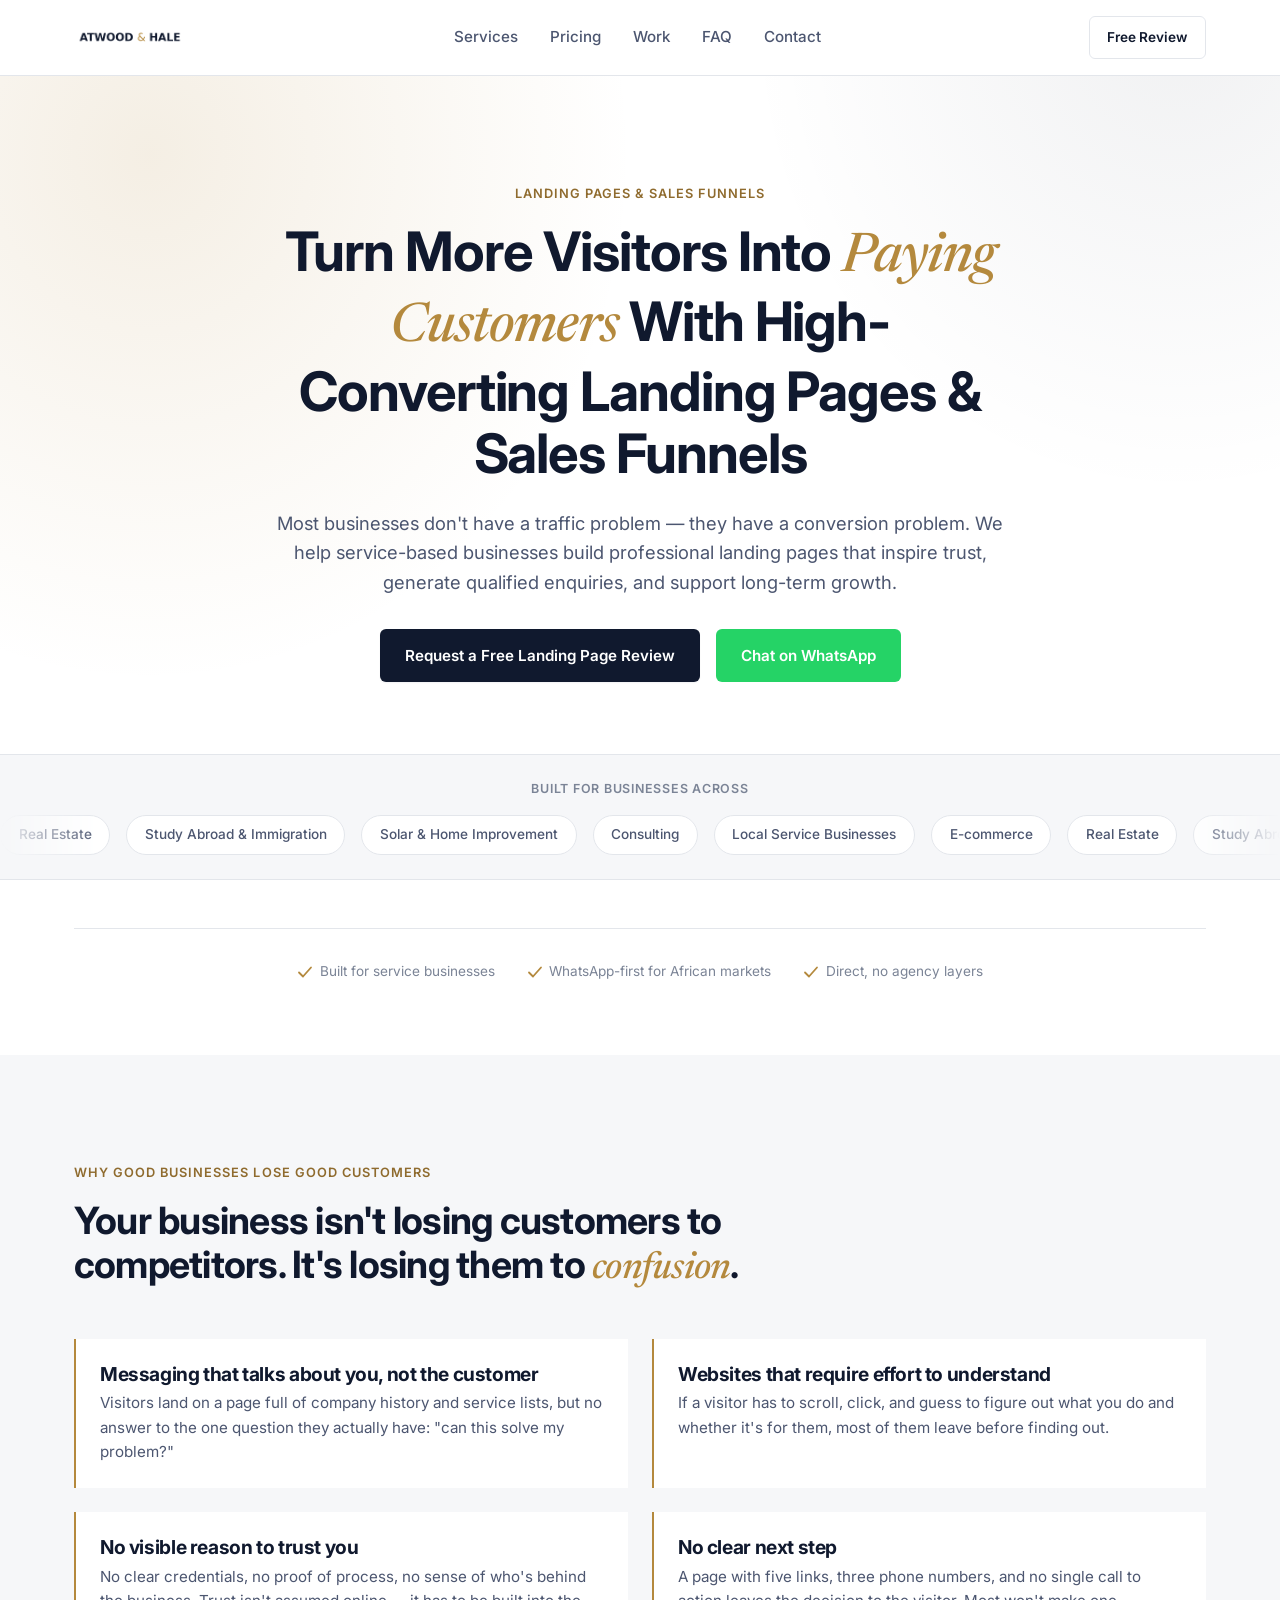
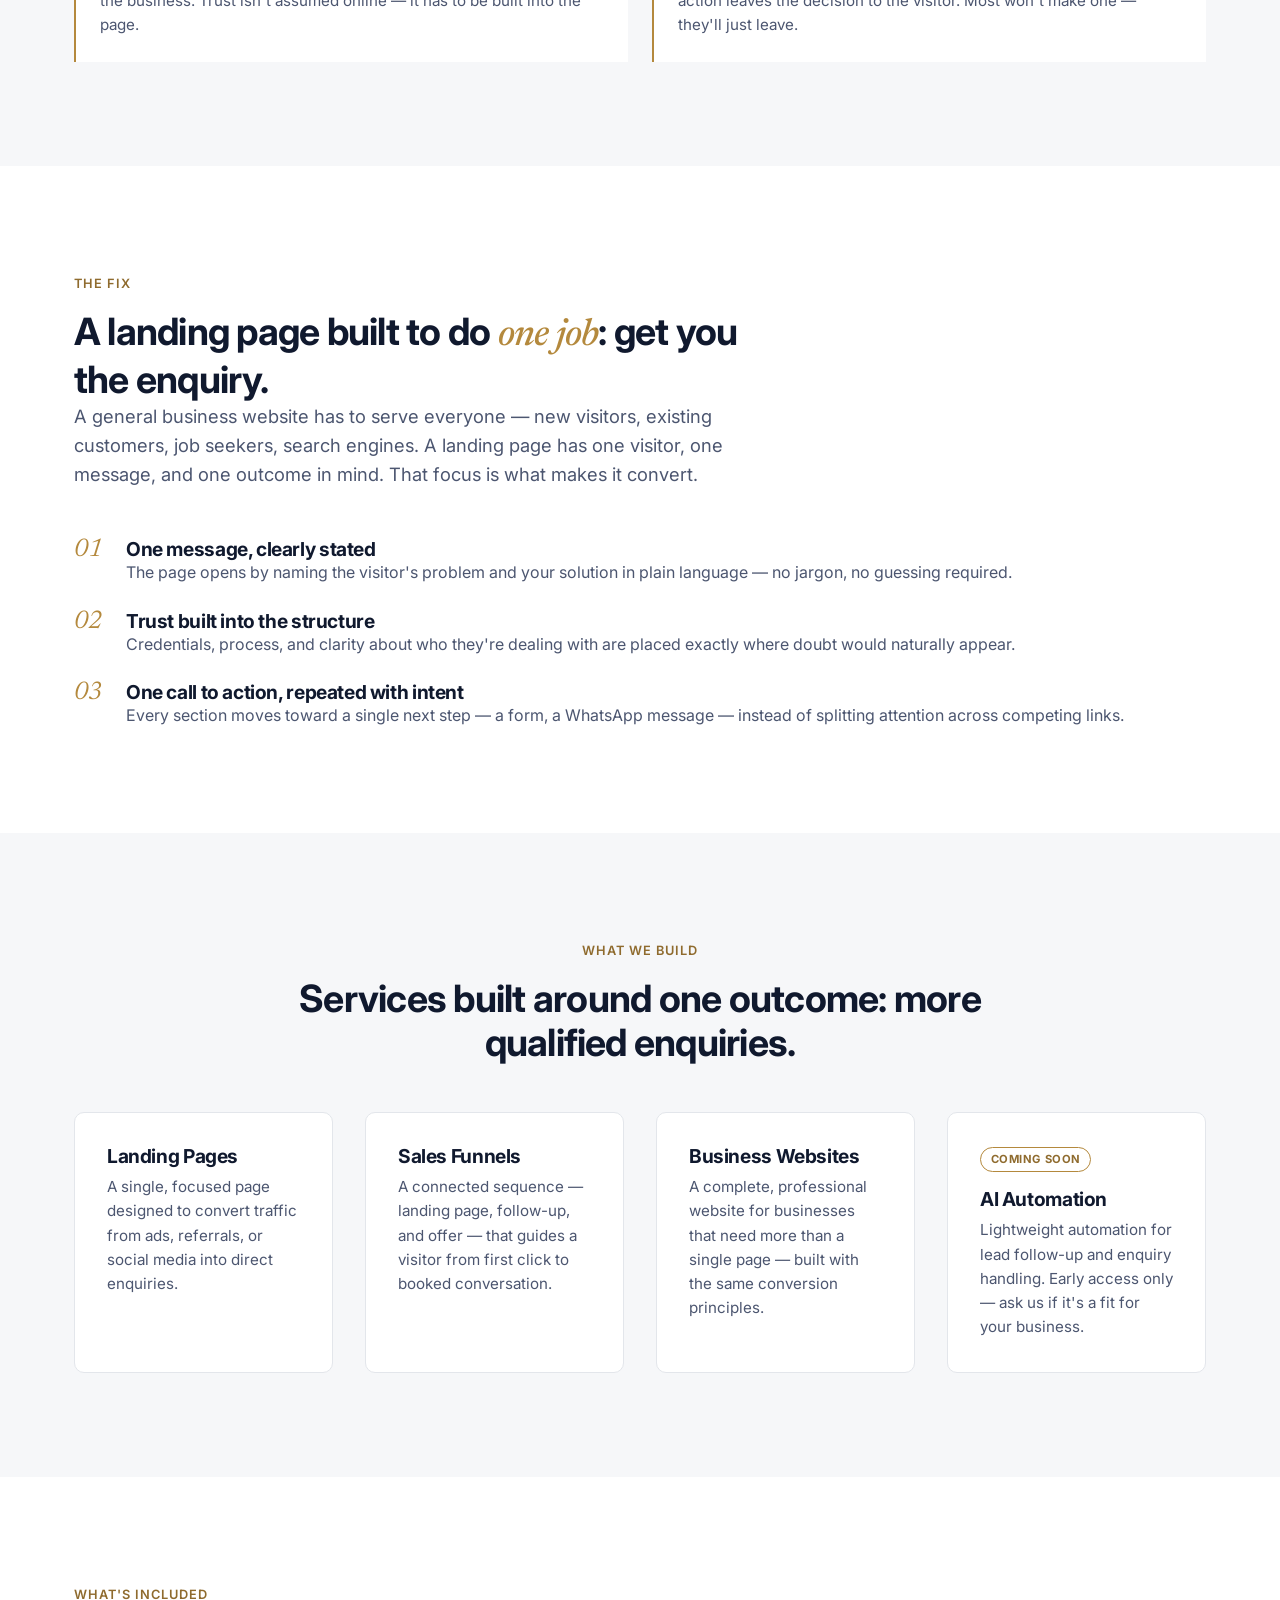
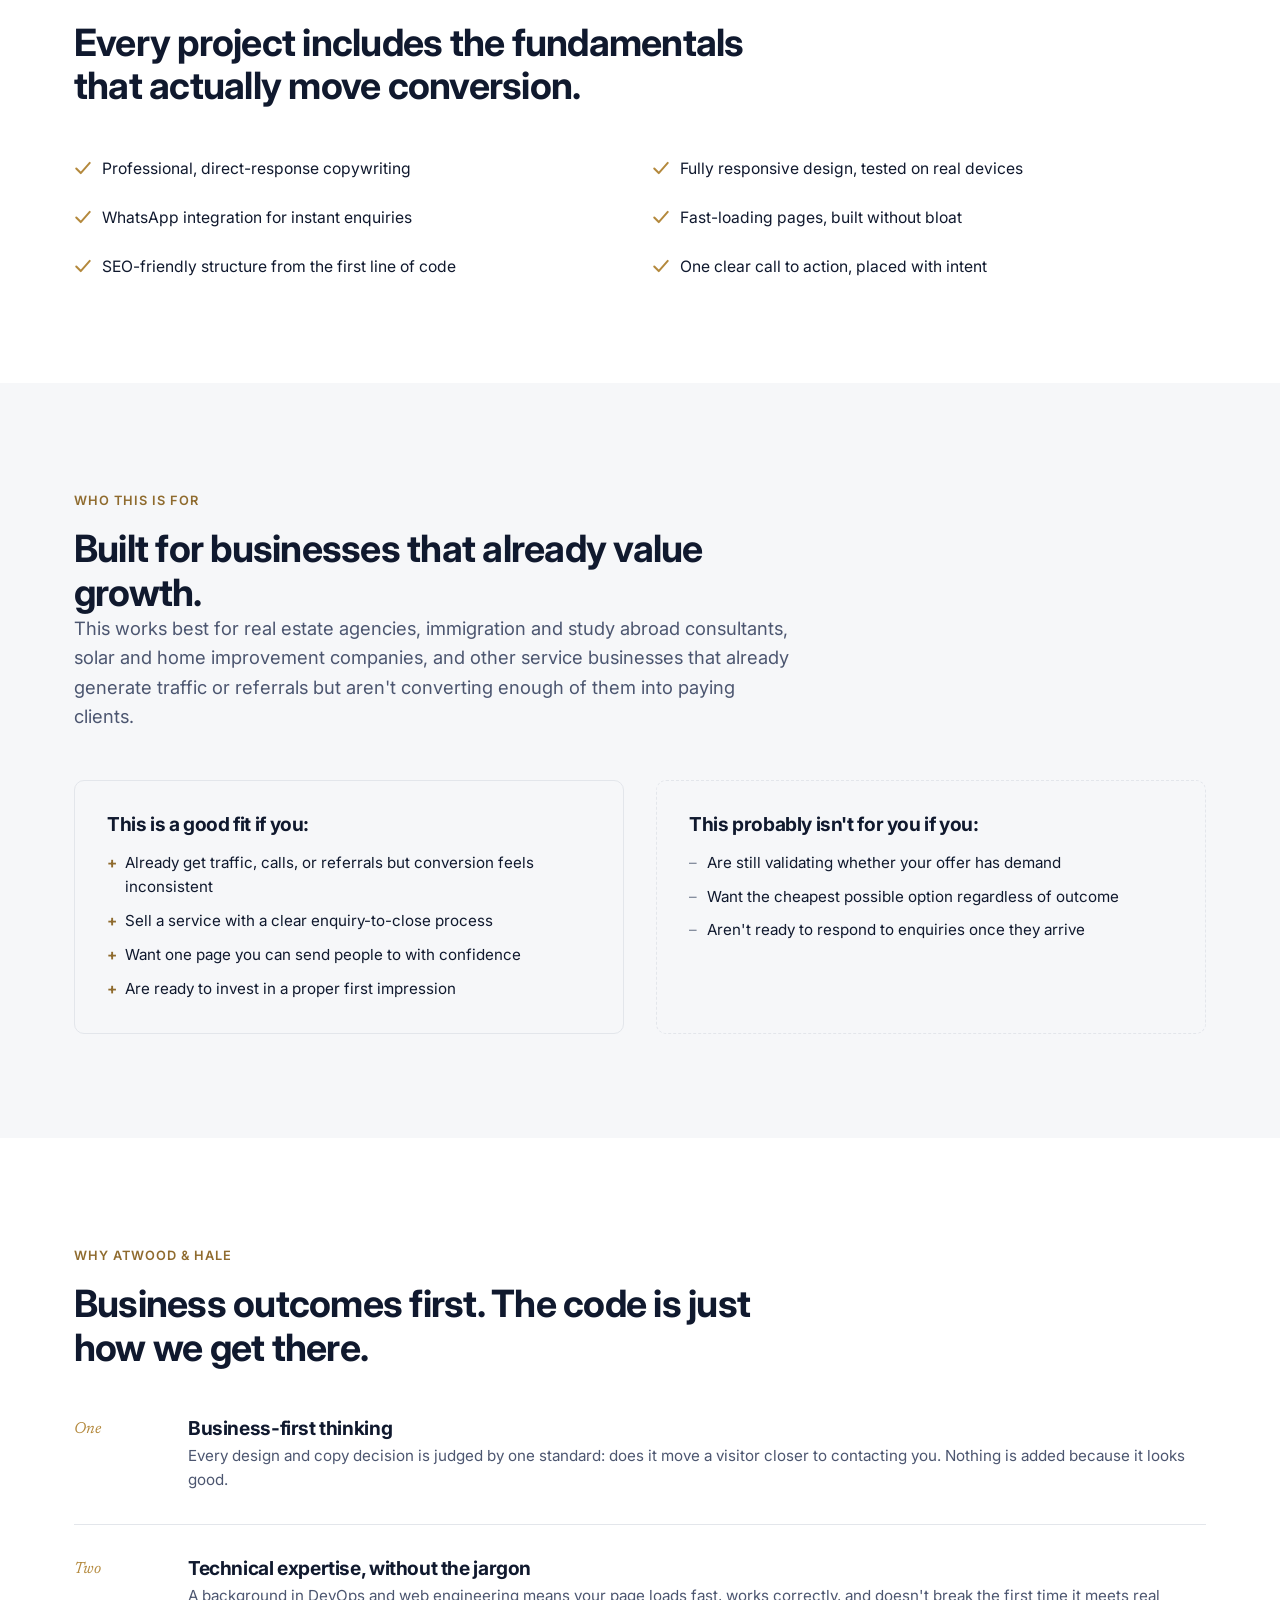
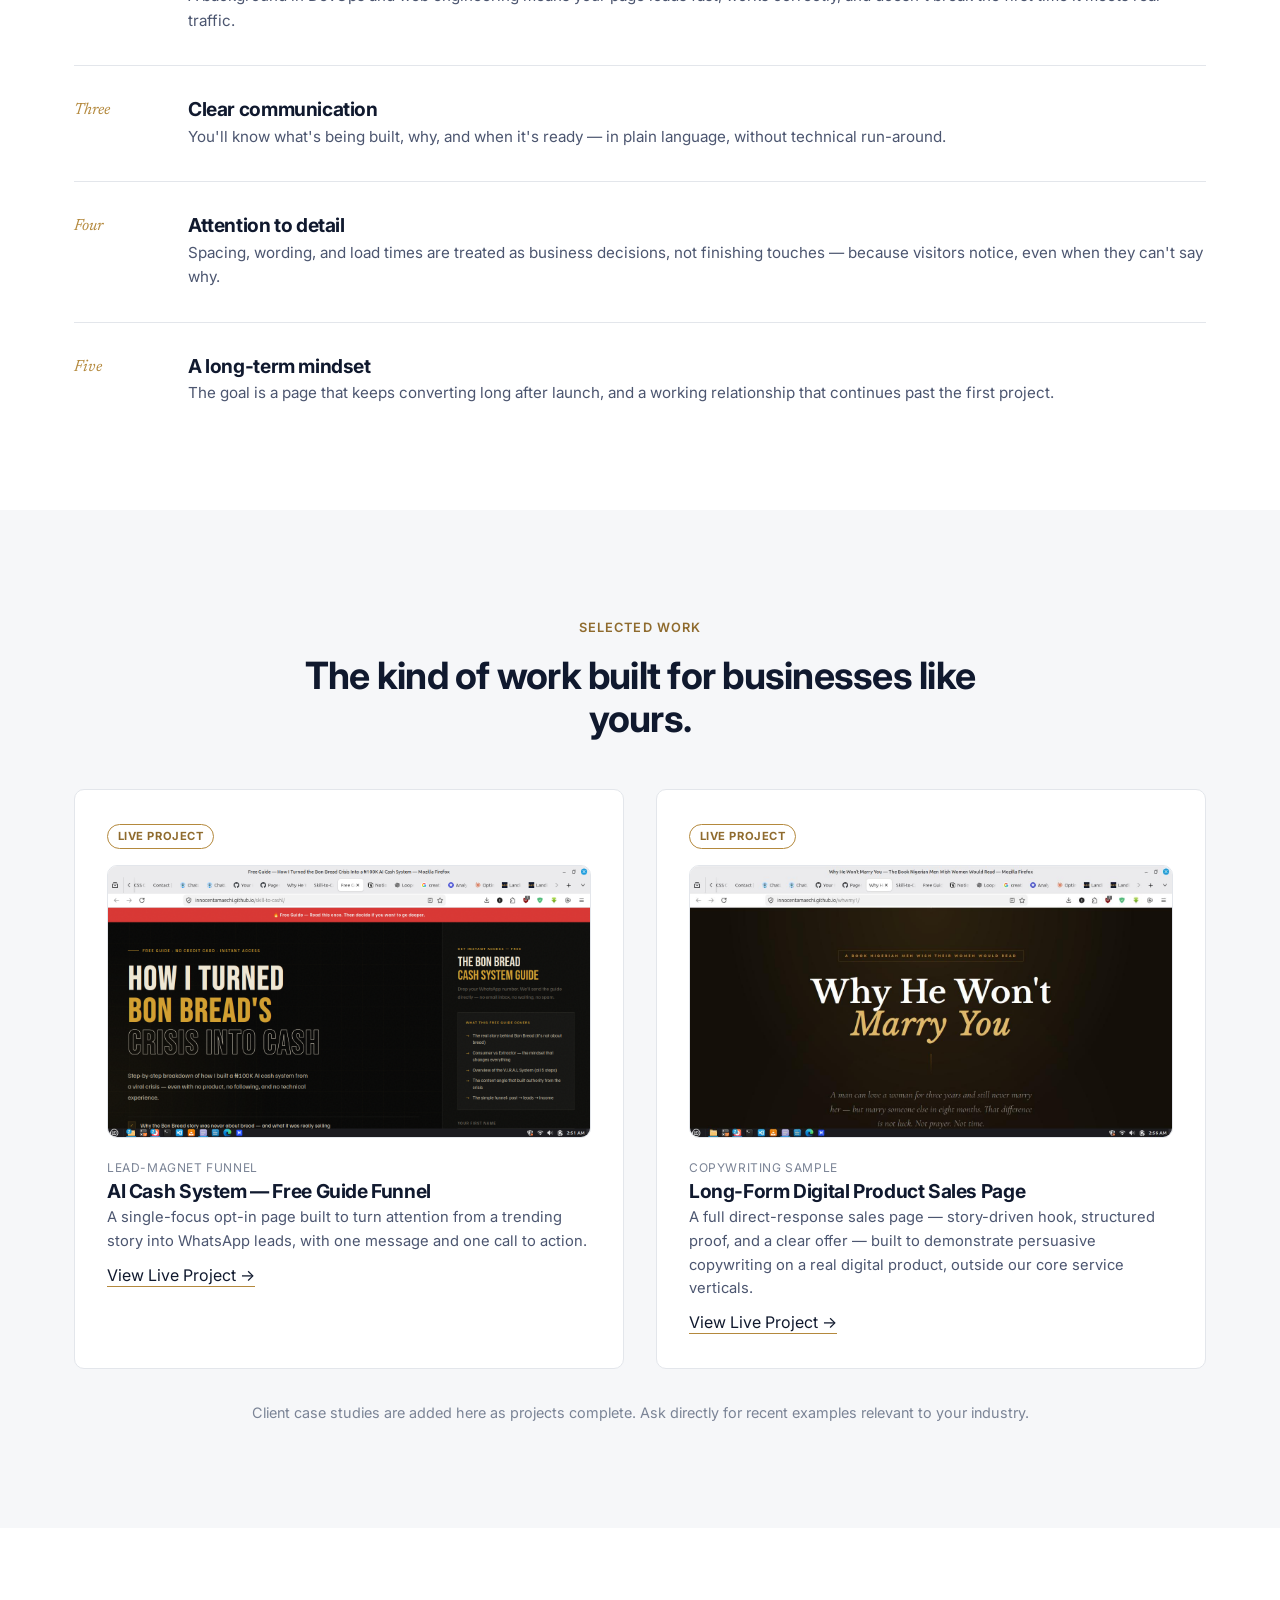
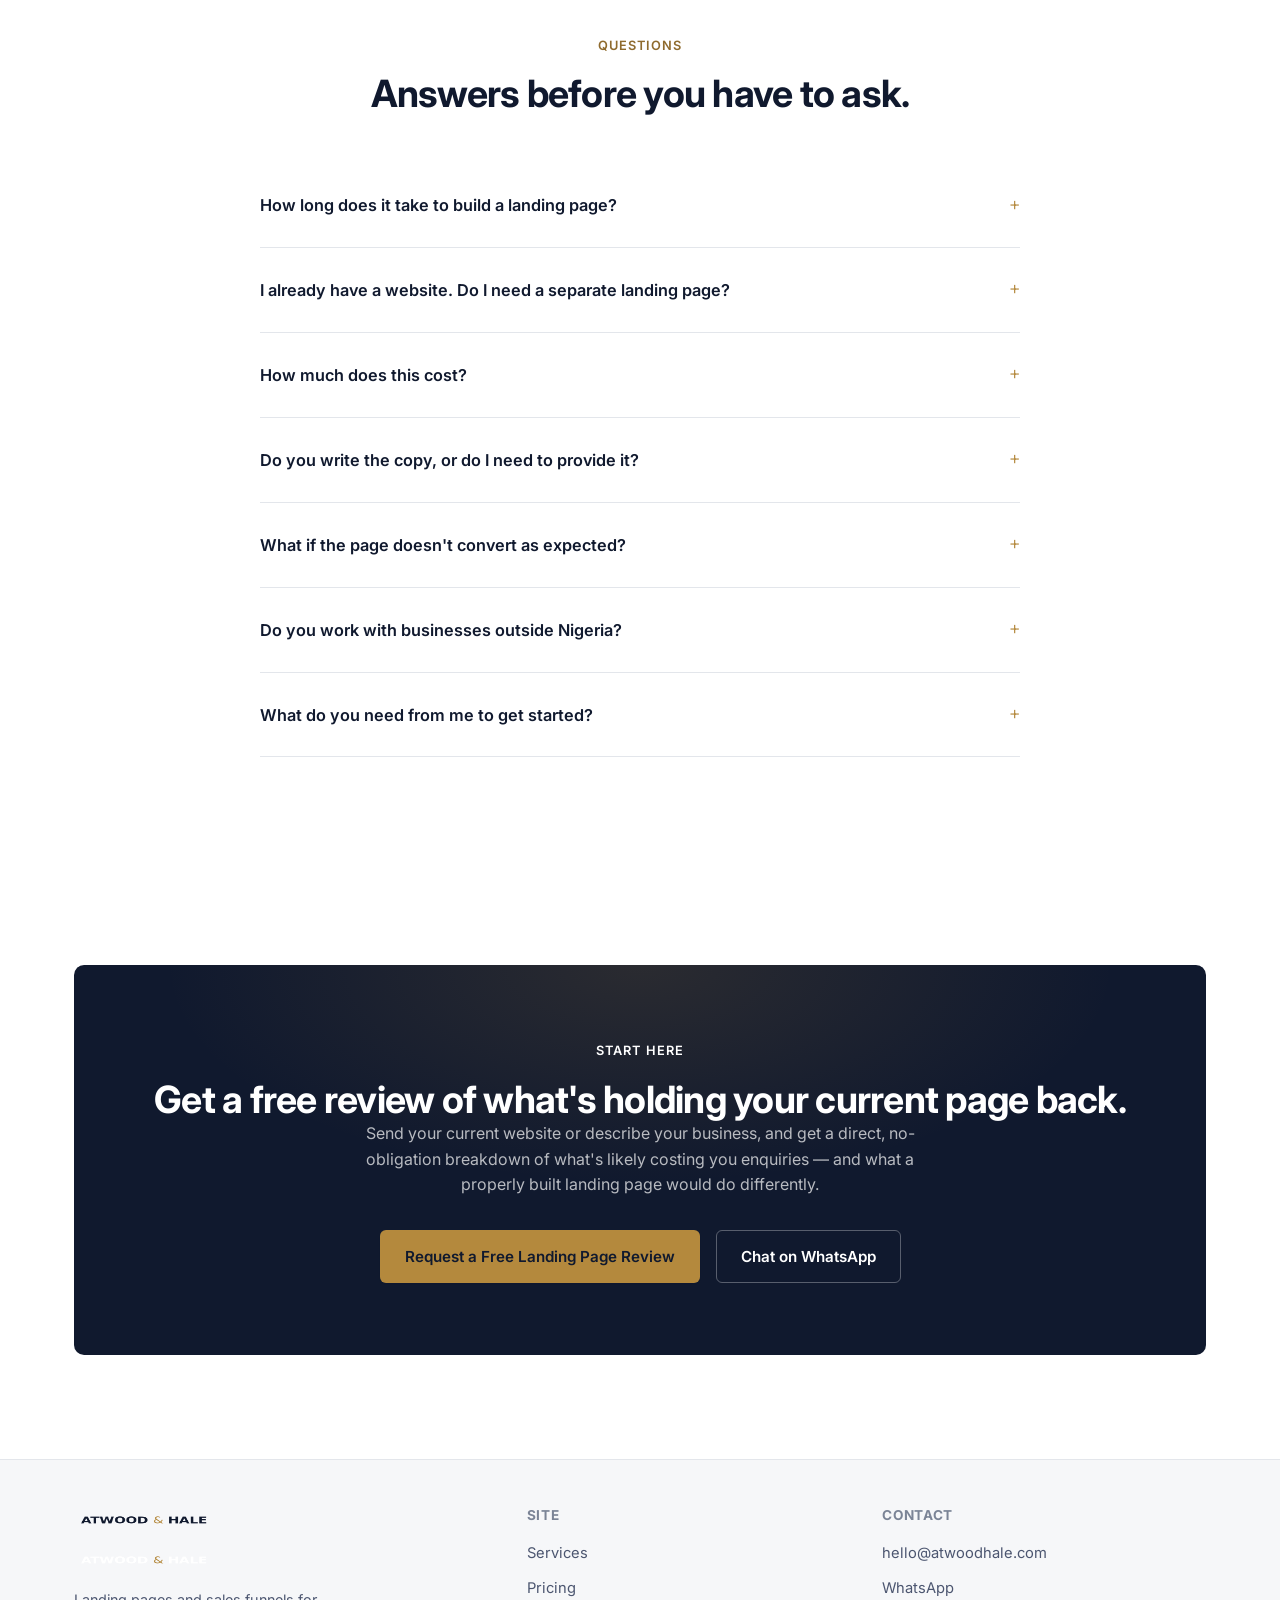
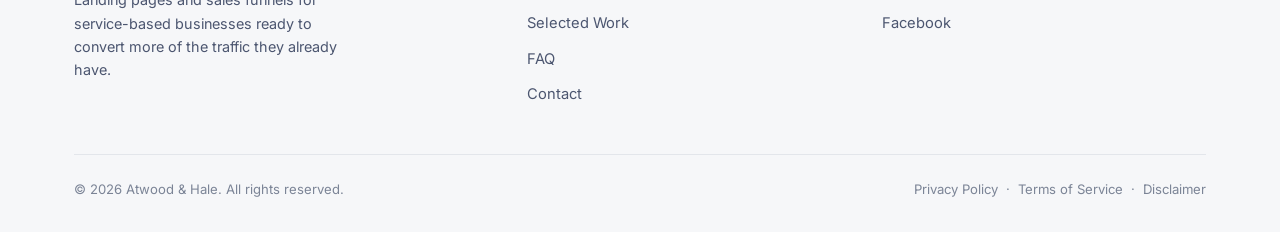
==== index.html @ 69dc3600 "First publishing" ====
<!DOCTYPE html>
<html lang="en">
<head>
  <meta charset="UTF-8">
  <meta name="viewport" content="width=device-width, initial-scale=1.0">
  <title>Landing Pages & Sales Funnels That Convert | Atwood & Hale</title>
  <meta name="description" content="Atwood & Hale builds high-converting landing pages and sales funnels for real estate agencies, immigration consultants, solar companies, and service businesses. Request a free landing page review.">
  <link rel="canonical" href="https://atwoodhale.com/">

  <!-- Open Graph -->
  <meta property="og:type" content="website">
  <meta property="og:site_name" content="Atwood & Hale">
  <meta property="og:title" content="Landing Pages & Sales Funnels That Convert | Atwood & Hale">
  <meta property="og:description" content="Most businesses don't have a traffic problem — they have a conversion problem. We build landing pages that turn visitors into qualified enquiries.">
  <meta property="og:url" content="https://atwoodhale.com/">
  <meta property="og:image" content="https://atwoodhale.com/og-image.jpg">

  <!-- Twitter -->
  <meta name="twitter:card" content="summary_large_image">
  <meta name="twitter:title" content="Landing Pages & Sales Funnels That Convert | Atwood & Hale">
  <meta name="twitter:description" content="High-converting landing pages and sales funnels for growth-minded businesses.">
  <meta name="twitter:image" content="https://atwoodhale.com/og-image.jpg">

  <link rel="icon" href="./favicon.ico" sizes="any">
  <link rel="stylesheet" href="./style.css">
  <link rel="preconnect" href="https://fonts.googleapis.com">
  <link rel="preconnect" href="https://fonts.gstatic.com" crossorigin>
  <link href="https://fonts.googleapis.com/css2?family=Inter:wght@400;500;600;700&family=Newsreader:ital,wght@1,500&display=swap" rel="stylesheet">

  <script type="application/ld+json">
  {
    "@context": "https://schema.org",
    "@type": "ProfessionalService",
    "name": "Atwood & Hale",
    "founder": {
      "@type": "Person",
      "name": "Innocent Amaechi",
      "jobTitle": "Founder & Strategic Partner"
    },
    "description": "Atwood & Hale designs and builds high-converting landing pages, sales funnels, and business websites for service-based businesses, including real estate agencies, immigration and study abroad consultants, and solar and home improvement companies.",
    "url": "https://atwoodhale.com/",
    "logo": "https://atwoodhale.com/logo.png",
    "image": "https://atwoodhale.com/og-image.jpg",
    "email": "hello@atwoodhale.com",
    "telephone": "+2349065013451",
    "sameAs": [
      "https://facebook.com/atwoodhale"
    ],
    "areaServed": "Worldwide",
    "priceRange": "$$"
  }
  </script>

  <!-- ============================================================
       AD TRACKING — add IDs before running paid traffic, then
       uncomment. Keep this identical across every page.
       ============================================================ -->
  <!--
  <script>
    !function(f,b,e,v,n,t,s){if(f.fbq)return;n=f.fbq=function(){n.callMethod?
    n.callMethod.apply(n,arguments):n.queue.push(arguments)};if(!f._fbq)f._fbq=n;
    n.push=n;n.loaded=!0;n.version='2.0';n.queue=[];t=b.createElement(e);t.async=!0;
    t.src=v;s=b.getElementsByTagName(e)[0];s.parentNode.insertBefore(t,s)}(window,
    document,'script','https://connect.facebook.net/en_US/fbevents.js');
    fbq('init', 'YOUR_META_PIXEL_ID');
    fbq('track', 'PageView');
  </script>
  <script async src="https://www.googletagmanager.com/gtag/js?id=YOUR_GOOGLE_ADS_ID"></script>
  <script>
    window.dataLayer = window.dataLayer || [];
    function gtag(){dataLayer.push(arguments);}
    gtag('js', new Date());
    gtag('config', 'YOUR_GOOGLE_ADS_ID');
  </script>
  -->
</head>
<body>
  <a class="skip-link" href="#main">Skip to content</a>

  <!-- ============================ HEADER ============================ -->
  <header class="site-header">
    <div class="container nav">
      <a href="./index.html" class="nav__brand" aria-label="Atwood & Hale — Home">
        <img class="logo-light" src="./logo.png" alt="Atwood & Hale" width="150" height="38">
        <img class="logo-dark" src="./logo-light.png" alt="Atwood & Hale" width="150" height="38">
      </a>
      <nav class="nav__links" aria-label="Primary">
        <a href="#services">Services</a>
        <a href="./pricing.html">Pricing</a>
        <a href="#work">Work</a>
        <a href="#faq">FAQ</a>
        <a href="./contact.html">Contact</a>
      </nav>
      <div class="nav__cta">
        <a href="./contact.html" class="btn btn--secondary btn--sm">Free Review</a>
        <button class="nav__toggle" aria-label="Open menu" aria-expanded="false" id="navToggle">
          <span></span><span></span><span></span>
        </button>
      </div>
    </div>
  </header>

  <main id="main">

    <!-- ============================ HERO ============================ -->
    <section class="hero">
      <div class="container hero__content hero__content--centered">
        <span class="eyebrow">Landing Pages &amp; Sales Funnels</span>
        <h1>Turn More Visitors Into <span class="accent">Paying Customers</span> With High-Converting Landing Pages &amp; Sales Funnels</h1>
        <p class="lede" style="margin-inline:auto;">Most businesses don't have a traffic problem — they have a conversion problem. We help service-based businesses build professional landing pages that inspire trust, generate qualified enquiries, and support long-term growth.</p>
        <div class="hero__actions hero__actions--centered">
          <a href="./contact.html" class="btn btn--primary">Request a Free Landing Page Review</a>
          <a href="https://wa.me/2349065013451?text=Hi%20Atwood%20%26%20Hale%2C%20I%27d%20like%20to%20talk%20about%20a%20landing%20page%20for%20my%20business." class="btn btn--whatsapp" target="_blank" rel="noopener">
            Chat on WhatsApp
          </a>
        </div>
      </div>

      <!-- Trusted-industries marquee — animated strip, mirrors the "trusted by" motion
           pattern without fabricating client logos we don't have permission to use. -->
      <div class="trust-marquee" aria-label="Industries we build for">
        <p class="trust-marquee__label">Built for businesses across</p>
        <div class="trust-marquee__track">
          <div class="trust-marquee__group">
            <span class="trust-pill">Real Estate</span>
            <span class="trust-pill">Study Abroad &amp; Immigration</span>
            <span class="trust-pill">Solar &amp; Home Improvement</span>
            <span class="trust-pill">Consulting</span>
            <span class="trust-pill">Local Service Businesses</span>
            <span class="trust-pill">E-commerce</span>
          </div>
          <div class="trust-marquee__group" aria-hidden="true">
            <span class="trust-pill">Real Estate</span>
            <span class="trust-pill">Study Abroad &amp; Immigration</span>
            <span class="trust-pill">Solar &amp; Home Improvement</span>
            <span class="trust-pill">Consulting</span>
            <span class="trust-pill">Local Service Businesses</span>
            <span class="trust-pill">E-commerce</span>
          </div>
        </div>
      </div>

      <div class="container">
        <div class="hero__trust hero__trust--centered">
          <span class="hero__trust-item"><svg width="16" height="16" viewBox="0 0 16 16" fill="none"><path d="M2 8.5L6 12.5L14 3.5" stroke="currentColor" stroke-width="1.8" stroke-linecap="round" stroke-linejoin="round"/></svg> Built for service businesses</span>
          <span class="hero__trust-item"><svg width="16" height="16" viewBox="0 0 16 16" fill="none"><path d="M2 8.5L6 12.5L14 3.5" stroke="currentColor" stroke-width="1.8" stroke-linecap="round" stroke-linejoin="round"/></svg> WhatsApp-first for African markets</span>
          <span class="hero__trust-item"><svg width="16" height="16" viewBox="0 0 16 16" fill="none"><path d="M2 8.5L6 12.5L14 3.5" stroke="currentColor" stroke-width="1.8" stroke-linecap="round" stroke-linejoin="round"/></svg> Direct, no agency layers</span>
        </div>
      </div>
    </section>


    <!-- ============================ PROBLEM ============================ -->
    <section class="section section--alt" id="problem">
      <div class="container">
        <div class="section-head">
          <span class="eyebrow">Why Good Businesses Lose Good Customers</span>
          <h2>Your business isn't losing customers to competitors. It's losing them to <span class="accent">confusion</span>.</h2>
        </div>
        <div class="problem-list">
          <div class="problem-item">
            <h3>Messaging that talks about you, not the customer</h3>
            <p>Visitors land on a page full of company history and service lists, but no answer to the one question they actually have: "can this solve my problem?"</p>
          </div>
          <div class="problem-item">
            <h3>Websites that require effort to understand</h3>
            <p>If a visitor has to scroll, click, and guess to figure out what you do and whether it's for them, most of them leave before finding out.</p>
          </div>
          <div class="problem-item">
            <h3>No visible reason to trust you</h3>
            <p>No clear credentials, no proof of process, no sense of who's behind the business. Trust isn't assumed online — it has to be built into the page.</p>
          </div>
          <div class="problem-item">
            <h3>No clear next step</h3>
            <p>A page with five links, three phone numbers, and no single call to action leaves the decision to the visitor. Most won't make one — they'll just leave.</p>
          </div>
        </div>
      </div>
    </section>

    <!-- ============================ SOLUTION ============================ -->
    <section class="section" id="solution">
      <div class="container">
        <div class="section-head">
          <span class="eyebrow">The Fix</span>
          <h2>A landing page built to do <span class="accent">one job</span>: get you the enquiry.</h2>
          <p class="lede">A general business website has to serve everyone — new visitors, existing customers, job seekers, search engines. A landing page has one visitor, one message, and one outcome in mind. That focus is what makes it convert.</p>
        </div>
        <div class="solution-points">
          <div class="solution-point">
            <span class="solution-point__num">01</span>
            <div>
              <h3>One message, clearly stated</h3>
              <p>The page opens by naming the visitor's problem and your solution in plain language — no jargon, no guessing required.</p>
            </div>
          </div>
          <div class="solution-point">
            <span class="solution-point__num">02</span>
            <div>
              <h3>Trust built into the structure</h3>
              <p>Credentials, process, and clarity about who they're dealing with are placed exactly where doubt would naturally appear.</p>
            </div>
          </div>
          <div class="solution-point">
            <span class="solution-point__num">03</span>
            <div>
              <h3>One call to action, repeated with intent</h3>
              <p>Every section moves toward a single next step — a form, a WhatsApp message — instead of splitting attention across competing links.</p>
            </div>
          </div>
        </div>
      </div>
    </section>

    <!-- ============================ SERVICES ============================ -->
    <section class="section section--alt" id="services">
      <div class="container">
        <div class="section-head section-head--center">
          <span class="eyebrow">What We Build</span>
          <h2>Services built around one outcome: more qualified enquiries.</h2>
        </div>
        <div class="grid grid--4">
          <div class="card">
            <h3>Landing Pages</h3>
            <p>A single, focused page designed to convert traffic from ads, referrals, or social media into direct enquiries.</p>
          </div>
          <div class="card">
            <h3>Sales Funnels</h3>
            <p>A connected sequence — landing page, follow-up, and offer — that guides a visitor from first click to booked conversation.</p>
          </div>
          <div class="card">
            <h3>Business Websites</h3>
            <p>A complete, professional website for businesses that need more than a single page — built with the same conversion principles.</p>
          </div>
          <div class="card">
            <span class="card__badge">Coming Soon</span>
            <h3>AI Automation</h3>
            <p>Lightweight automation for lead follow-up and enquiry handling. Early access only — ask us if it's a fit for your business.</p>
          </div>
        </div>
      </div>
    </section>

    <!-- ============================ WHAT YOU GET ============================ -->
    <section class="section" id="what-you-get">
      <div class="container">
        <div class="section-head">
          <span class="eyebrow">What's Included</span>
          <h2>Every project includes the fundamentals that actually move conversion.</h2>
        </div>
        <ul class="checklist">
          <li><svg width="18" height="18" viewBox="0 0 16 16" fill="none"><path d="M2 8.5L6 12.5L14 3.5" stroke="currentColor" stroke-width="1.8" stroke-linecap="round" stroke-linejoin="round"/></svg> Professional, direct-response copywriting</li>
          <li><svg width="18" height="18" viewBox="0 0 16 16" fill="none"><path d="M2 8.5L6 12.5L14 3.5" stroke="currentColor" stroke-width="1.8" stroke-linecap="round" stroke-linejoin="round"/></svg> Fully responsive design, tested on real devices</li>
          <li><svg width="18" height="18" viewBox="0 0 16 16" fill="none"><path d="M2 8.5L6 12.5L14 3.5" stroke="currentColor" stroke-width="1.8" stroke-linecap="round" stroke-linejoin="round"/></svg> WhatsApp integration for instant enquiries</li>
          <li><svg width="18" height="18" viewBox="0 0 16 16" fill="none"><path d="M2 8.5L6 12.5L14 3.5" stroke="currentColor" stroke-width="1.8" stroke-linecap="round" stroke-linejoin="round"/></svg> Fast-loading pages, built without bloat</li>
          <li><svg width="18" height="18" viewBox="0 0 16 16" fill="none"><path d="M2 8.5L6 12.5L14 3.5" stroke="currentColor" stroke-width="1.8" stroke-linecap="round" stroke-linejoin="round"/></svg> SEO-friendly structure from the first line of code</li>
          <li><svg width="18" height="18" viewBox="0 0 16 16" fill="none"><path d="M2 8.5L6 12.5L14 3.5" stroke="currentColor" stroke-width="1.8" stroke-linecap="round" stroke-linejoin="round"/></svg> One clear call to action, placed with intent</li>
        </ul>
      </div>
    </section>

    <!-- ============================ WHO THIS IS FOR ============================ -->
    <section class="section section--alt" id="who-this-is-for">
      <div class="container">
        <div class="section-head">
          <span class="eyebrow">Who This Is For</span>
          <h2>Built for businesses that already value growth.</h2>
          <p class="lede">This works best for real estate agencies, immigration and study abroad consultants, solar and home improvement companies, and other service businesses that already generate traffic or referrals but aren't converting enough of them into paying clients.</p>
        </div>
        <div class="qualify-grid">
          <div class="qualify-card qualify-card--yes">
            <h3>This is a good fit if you:</h3>
            <ul>
              <li>Already get traffic, calls, or referrals but conversion feels inconsistent</li>
              <li>Sell a service with a clear enquiry-to-close process</li>
              <li>Want one page you can send people to with confidence</li>
              <li>Are ready to invest in a proper first impression</li>
            </ul>
          </div>
          <div class="qualify-card qualify-card--no">
            <h3>This probably isn't for you if you:</h3>
            <ul>
              <li>Are still validating whether your offer has demand</li>
              <li>Want the cheapest possible option regardless of outcome</li>
              <li>Aren't ready to respond to enquiries once they arrive</li>
            </ul>
          </div>
        </div>
      </div>
    </section>

    <!-- ============================ WHY WORK WITH ME ============================ -->
    <section class="section" id="why">
      <div class="container">
        <div class="section-head">
          <span class="eyebrow">Why Atwood &amp; Hale</span>
          <h2>Business outcomes first. The code is just how we get there.</h2>
        </div>
        <div class="reasons">
          <div class="reason">
            <span class="reason__label">One</span>
            <div>
              <h3>Business-first thinking</h3>
              <p>Every design and copy decision is judged by one standard: does it move a visitor closer to contacting you. Nothing is added because it looks good.</p>
            </div>
          </div>
          <div class="reason">
            <span class="reason__label">Two</span>
            <div>
              <h3>Technical expertise, without the jargon</h3>
              <p>A background in DevOps and web engineering means your page loads fast, works correctly, and doesn't break the first time it meets real traffic.</p>
            </div>
          </div>
          <div class="reason">
            <span class="reason__label">Three</span>
            <div>
              <h3>Clear communication</h3>
              <p>You'll know what's being built, why, and when it's ready — in plain language, without technical run-around.</p>
            </div>
          </div>
          <div class="reason">
            <span class="reason__label">Four</span>
            <div>
              <h3>Attention to detail</h3>
              <p>Spacing, wording, and load times are treated as business decisions, not finishing touches — because visitors notice, even when they can't say why.</p>
            </div>
          </div>
          <div class="reason">
            <span class="reason__label">Five</span>
            <div>
              <h3>A long-term mindset</h3>
              <p>The goal is a page that keeps converting long after launch, and a working relationship that continues past the first project.</p>
            </div>
          </div>
        </div>
      </div>
    </section>

    <!-- ============================ PORTFOLIO ============================ -->
    <section class="section section--alt" id="work">
      <div class="container">
        <div class="section-head section-head--center">
          <span class="eyebrow">Selected Work</span>
          <h2>The kind of work built for businesses like yours.</h2>
        </div>
        <div class="grid grid--2">
          <div class="card work-card">
            <span class="card__badge">Live Project</span>
            <figure><img src="./work-4.jpg" alt="Preview of the Skill-to-Cash AI lead-magnet funnel, a live project" width="800" height="600" loading="lazy"></figure>
            <span class="work-card__tag">Lead-Magnet Funnel</span>
            <h3>AI Cash System — Free Guide Funnel</h3>
            <p>A single-focus opt-in page built to turn attention from a trending story into WhatsApp leads, with one message and one call to action.</p>
            <a href="https://innocentamaechi.github.io/skill-to-cashl/" class="link" target="_blank" rel="noopener">View Live Project &rarr;</a>
          </div>
          <div class="card work-card">
            <span class="card__badge">Live Project</span>
            <figure><img src="./work-5.jpg" alt="Preview of a long-form direct-response sales page, a live project" width="800" height="600" loading="lazy"></figure>
            <span class="work-card__tag">Copywriting Sample</span>
            <h3>Long-Form Digital Product Sales Page</h3>
            <p>A full direct-response sales page — story-driven hook, structured proof, and a clear offer — built to demonstrate persuasive copywriting on a real digital product, outside our core service verticals.</p>
            <a href="https://innocentamaechi.github.io/whwmy1/" class="link" target="_blank" rel="noopener">View Live Project &rarr;</a>
          </div>
        </div>
        <p class="portfolio-note">Client case studies are added here as projects complete. Ask directly for recent examples relevant to your industry.</p>
      </div>
    </section>



    <!-- ============================ FAQ ============================ -->
    <section class="section" id="faq">
      <div class="container">
        <div class="section-head section-head--center">
          <span class="eyebrow">Questions</span>
          <h2>Answers before you have to ask.</h2>
        </div>
        <div class="faq">
          <details class="faq-item">
            <summary>How long does it take to build a landing page?</summary>
            <p>Most single landing pages are completed within 5–10 working days from when copy direction and any required assets are confirmed. Full sales funnels and multi-page websites take longer — you'll get a specific timeline after the free review.</p>
          </details>
          <details class="faq-item">
            <summary>I already have a website. Do I need a separate landing page?</summary>
            <p>Usually, yes. A general website has to serve many purposes at once, which dilutes its ability to convert any single type of visitor. A landing page is built for one traffic source and one action — which is why it typically converts at a higher rate.</p>
          </details>
          <details class="faq-item">
            <summary>How much does this cost?</summary>
            <p>Pricing depends on scope — a single landing page, a full funnel, and a business website are priced differently. You'll get a clear, specific quote after a short conversation about your goals, not a generic price list.</p>
          </details>
          <details class="faq-item">
            <summary>Do you write the copy, or do I need to provide it?</summary>
            <p>Copy is included. You'll be asked structured questions about your business, offer, and customers, and the page will be written from that — you're welcome to provide existing copy as a starting point if you prefer.</p>
          </details>
          <details class="faq-item">
            <summary>What if the page doesn't convert as expected?</summary>
            <p>No one can guarantee a specific conversion rate — anyone who does is not being straight with you. What's guaranteed is a page built on proven structure and clear messaging, with the option to review and adjust based on real performance once it's live.</p>
          </details>
          <details class="faq-item">
            <summary>Do you work with businesses outside Nigeria?</summary>
            <p>Yes. The process is fully remote and works well with clients across Africa and internationally — communication happens over WhatsApp, email, and video call as needed.</p>
          </details>
          <details class="faq-item">
            <summary>What do you need from me to get started?</summary>
            <p>A short description of your business and offer, your target customer, and any existing branding or content you'd like used. Everything else is covered during the free landing page review.</p>
          </details>
        </div>
      </div>
    </section>

    <!-- ============================ FINAL CTA ============================ -->
    <section class="section" id="final-cta">
      <div class="container">
        <div class="final-cta">
          <span class="eyebrow">Start Here</span>
          <h2>Get a free review of what's holding your current page back.</h2>
          <p>Send your current website or describe your business, and get a direct, no-obligation breakdown of what's likely costing you enquiries — and what a properly built landing page would do differently.</p>
          <div class="hero__actions">
            <a href="./contact.html" class="btn btn--primary">Request a Free Landing Page Review</a>
            <a href="https://wa.me/2349065013451?text=Hi%20Atwood%20%26%20Hale%2C%20I%27d%20like%20to%20talk%20about%20a%20landing%20page%20for%20my%20business." class="btn btn--secondary" target="_blank" rel="noopener">Chat on WhatsApp</a>
          </div>
        </div>
      </div>
    </section>

  </main>

  <!-- ============================ FOOTER ============================ -->
  <footer class="site-footer">
    <div class="container">
      <div class="footer-grid">
        <div class="footer-brand">
          <img class="logo-light" src="./logo.png" alt="Atwood & Hale" width="140" height="35">
          <img class="logo-dark" src="./logo-light.png" alt="Atwood & Hale" width="140" height="35">
          <p>Landing pages and sales funnels for service-based businesses ready to convert more of the traffic they already have.</p>
        </div>
        <div class="footer-col">
          <h4>Site</h4>
          <ul>
            <li><a href="./index.html#services">Services</a></li>
            <li><a href="./pricing.html">Pricing</a></li>
            <li><a href="./index.html#work">Selected Work</a></li>
            <li><a href="./index.html#faq">FAQ</a></li>
            <li><a href="./contact.html">Contact</a></li>
          </ul>
        </div>
        <div class="footer-col">
          <h4>Contact</h4>
          <ul>
            <li><a href="mailto:hello@atwoodhale.com">hello@atwoodhale.com</a></li>
            <li><a href="https://wa.me/2349065013451" target="_blank" rel="noopener">WhatsApp</a></li>
            <li><a href="https://facebook.com/atwoodhale" target="_blank" rel="noopener">Facebook</a></li>
          </ul>
        </div>
      </div>
      <div class="footer-bottom">
        <span>&copy; <span id="year">2026</span> Atwood &amp; Hale. All rights reserved.</span>
        <span><a href="./privacy-policy.html">Privacy Policy</a> &nbsp;&middot;&nbsp; <a href="./terms.html">Terms of Service</a> &nbsp;&middot;&nbsp; <a href="./disclaimer.html">Disclaimer</a></span>
      </div>
    </div>
  </footer>

  <script src="./script.js"></script>
</body>
</html>
---- style.css ----
/* ==========================================================================
   ATWOOD & HALE — STYLE SHEET
   Structure: 1. Reset  2. Tokens  3. Base/Typography  4. Layout utilities
              5. Navigation  6. Buttons  7. Hero  8. Sections  9. Cards
              10. FAQ (accordion)  11. Forms  12. Footer  13. 404
              14. Dark mode  15. Responsive
   ========================================================================== */

/* 1. Reset ---------------------------------------------------------------- */
*, *::before, *::after { box-sizing: border-box; }
html { -webkit-text-size-adjust: 100%; scroll-behavior: smooth; }
body, h1, h2, h3, h4, p, ul, ol, figure, blockquote { margin: 0; }
ul, ol { padding: 0; list-style: none; }
img { max-width: 100%; display: block; }
a { color: inherit; text-decoration: none; }
button, input, textarea { font: inherit; color: inherit; }
button { cursor: pointer; }

@media (prefers-reduced-motion: reduce) {
  html { scroll-behavior: auto; }
  *, *::before, *::after { animation-duration: 0.01ms !important; transition-duration: 0.01ms !important; }
}

/* 2. Design tokens ---------------------------------------------------------- */
:root {
  /* Colour */
  --color-bg: #ffffff;
  --color-bg-alt: #f6f7f9;
  --color-ink: #10192e;
  --color-ink-soft: #4c5670;
  --color-ink-faint: #7b8496;
  --color-border: #e3e6eb;
  --color-gold: #b4893d;
  --color-gold-dark: #8f6b2e;
  --color-white: #ffffff;
  --color-whatsapp: #25d366;
  --color-whatsapp-dark: #1da851;
  --color-danger: #c0392b;
  --color-success: #1e7e4f;

  /* Type */
  --font-body: "Inter", -apple-system, BlinkMacSystemFont, "Segoe UI", Roboto, sans-serif;
  --font-accent: "Newsreader", Georgia, serif;

  /* Scale */
  --space-1: 0.5rem;
  --space-2: 1rem;
  --space-3: 1.5rem;
  --space-4: 2rem;
  --space-5: 3rem;
  --space-6: 4.5rem;
  --space-7: 6.5rem;

  --radius-sm: 6px;
  --radius-md: 10px;

  --shadow-sm: 0 1px 2px rgba(16, 25, 46, 0.06);
  --shadow-md: 0 8px 24px rgba(16, 25, 46, 0.08);

  --max-width: 1180px;
}

@media (prefers-color-scheme: dark) {
  :root {
    --color-bg: #0b0f19;
    --color-bg-alt: #121828;
    --color-ink: #edf0f5;
    --color-ink-soft: #aab2c5;
    --color-ink-faint: #7b8496;
    --color-border: #242c40;
    --color-gold: #d9ac68;
    --color-gold-dark: #e8c184;
    --color-white: #10192e;
    --shadow-sm: 0 1px 2px rgba(0, 0, 0, 0.3);
    --shadow-md: 0 8px 24px rgba(0, 0, 0, 0.4);
  }
  img.js-swap-dark { content: attr(data-dark-src); }
}

/* 3. Base / typography ------------------------------------------------------ */
body {
  background: var(--color-bg);
  color: var(--color-ink);
  font-family: var(--font-body);
  font-size: 16px;
  line-height: 1.6;
  -webkit-font-smoothing: antialiased;
  transition: background-color 0.2s ease, color 0.2s ease;
}

h1, h2, h3, h4 {
  font-family: var(--font-body);
  font-weight: 700;
  line-height: 1.15;
  letter-spacing: -0.02em;
  color: var(--color-ink);
}

h1 { font-size: clamp(2.1rem, 4.5vw, 3.4rem); }
h2 { font-size: clamp(1.65rem, 3vw, 2.35rem); }
h3 { font-size: 1.2rem; }

p { color: var(--color-ink-soft); }

.accent {
  font-family: var(--font-accent);
  font-style: italic;
  font-weight: 500;
  color: var(--color-gold);
}

.eyebrow {
  display: inline-block;
  font-size: 0.8rem;
  font-weight: 600;
  letter-spacing: 0.08em;
  text-transform: uppercase;
  color: var(--color-gold-dark);
  margin-bottom: var(--space-2);
}

.lede {
  font-size: 1.15rem;
  color: var(--color-ink-soft);
  max-width: 62ch;
}

a.link {
  color: var(--color-ink);
  border-bottom: 1px solid var(--color-gold);
  padding-bottom: 1px;
}
a.link:hover { color: var(--color-gold-dark); }

:focus-visible {
  outline: 2px solid var(--color-gold);
  outline-offset: 3px;
}

.visually-hidden {
  position: absolute;
  width: 1px; height: 1px;
  padding: 0; margin: -1px;
  overflow: hidden;
  clip: rect(0,0,0,0);
  white-space: nowrap;
  border: 0;
}

.skip-link {
  position: absolute;
  left: -999px;
  top: 0;
  background: var(--color-ink);
  color: var(--color-bg);
  padding: 0.75rem 1.25rem;
  z-index: 100;
  border-radius: 0 0 var(--radius-sm) 0;
}
.skip-link:focus { left: 0; }

/* 4. Layout ------------------------------------------------------------------ */
.container {
  max-width: var(--max-width);
  margin-inline: auto;
  padding-inline: var(--space-3);
}

.section {
  padding-block: var(--space-7);
}
.section--alt { background: var(--color-bg-alt); }
.section--tight { padding-block: var(--space-5); }

.section-head {
  max-width: 720px;
  margin-bottom: var(--space-5);
}
.section-head--center { margin-inline: auto; text-align: center; }

.grid {
  display: grid;
  gap: var(--space-4);
}
.grid--2 { grid-template-columns: repeat(2, 1fr); }
.grid--3 { grid-template-columns: repeat(3, 1fr); }
.grid--4 { grid-template-columns: repeat(4, 1fr); }
.grid--auto { grid-template-columns: repeat(auto-fit, minmax(250px, 1fr)); }

/* 5. Navigation --------------------------------------------------------------- */
.site-header {
  position: sticky;
  top: 0;
  z-index: 50;
  background: color-mix(in srgb, var(--color-bg) 92%, transparent);
  backdrop-filter: saturate(180%) blur(8px);
  border-bottom: 1px solid var(--color-border);
}

.nav {
  display: flex;
  align-items: center;
  justify-content: space-between;
  padding-block: var(--space-2);
}

.nav__brand { display: flex; align-items: center; }
.nav__brand img { height: 28px; width: auto; }
.nav__brand .logo-dark { display: none; }

@media (prefers-color-scheme: dark) {
  .nav__brand .logo-light { display: none; }
  .nav__brand .logo-dark { display: block; }
  .footer-brand .logo-light { display: none; }
  .footer-brand .logo-dark { display: block; }
}

.nav__links {
  display: flex;
  align-items: center;
  gap: var(--space-4);
}
.nav__links a {
  font-size: 0.95rem;
  font-weight: 500;
  color: var(--color-ink-soft);
}
.nav__links a:hover { color: var(--color-ink); }

.nav__cta { display: flex; align-items: center; gap: var(--space-2); }

.nav__toggle {
  display: none;
  background: none;
  border: 1px solid var(--color-border);
  border-radius: var(--radius-sm);
  padding: 0.4rem 0.6rem;
}
.nav__toggle span {
  display: block;
  width: 20px;
  height: 2px;
  background: var(--color-ink);
  margin: 4px 0;
}

/* 6. Buttons ------------------------------------------------------------------ */
.btn {
  display: inline-flex;
  align-items: center;
  justify-content: center;
  gap: 0.5rem;
  padding: 0.85rem 1.5rem;
  border-radius: var(--radius-sm);
  font-weight: 600;
  font-size: 0.95rem;
  border: 1px solid transparent;
  transition: transform 0.15s ease, box-shadow 0.15s ease, background-color 0.15s ease, border-color 0.15s ease;
  white-space: nowrap;
}
.btn:hover { transform: translateY(-1px); }
.btn:active { transform: translateY(0); }

.btn--primary {
  background: var(--color-ink);
  color: var(--color-bg);
  box-shadow: var(--shadow-sm);
}
.btn--primary:hover { background: var(--color-gold-dark); box-shadow: var(--shadow-md); }

.btn--secondary {
  background: transparent;
  color: var(--color-ink);
  border-color: var(--color-border);
}
.btn--secondary:hover { border-color: var(--color-ink); }

.btn--whatsapp {
  background: var(--color-whatsapp);
  color: #ffffff;
}
.btn--whatsapp:hover { background: var(--color-whatsapp-dark); }

.btn--sm { padding: 0.6rem 1.1rem; font-size: 0.85rem; }
.btn--block { width: 100%; }

/* 7. Hero ----------------------------------------------------------------------- */
.hero {
  position: relative;
  padding-block: var(--space-7) var(--space-6);
  overflow: hidden;
  isolation: isolate;
}
/* Ambient background glow — subtle, on-brand (navy/gold), not decorative fluff.
   Purely visual; safe to delete by removing this ::before rule if not wanted. */
.hero::before {
  content: "";
  position: absolute;
  inset: -20% -10% auto -10%;
  height: 140%;
  background:
    radial-gradient(45% 55% at 18% 20%, color-mix(in srgb, var(--color-gold) 14%, transparent) 0%, transparent 70%),
    radial-gradient(40% 50% at 85% 10%, color-mix(in srgb, var(--color-ink) 6%, transparent) 0%, transparent 70%);
  z-index: -1;
  pointer-events: none;
}
.hero__grid {
  display: grid;
  grid-template-columns: 1.2fr 0.8fr;
  gap: var(--space-6);
  align-items: center;
}
.hero__content h1 { margin-bottom: var(--space-3); }
.hero__actions {
  display: flex;
  flex-wrap: wrap;
  gap: var(--space-2);
  margin-top: var(--space-4);
}
.hero__trust {
  display: flex;
  gap: var(--space-4);
  margin-top: var(--space-5);
  padding-top: var(--space-4);
  border-top: 1px solid var(--color-border);
  flex-wrap: wrap;
}
.hero__trust-item {
  font-size: 0.85rem;
  color: var(--color-ink-faint);
  display: flex;
  align-items: center;
  gap: 0.4rem;
}
.hero__trust-item svg { flex-shrink: 0; color: var(--color-gold); }

.hero__content--centered {
  text-align: center;
  max-width: 780px;
  margin-inline: auto;
}
.hero__actions--centered { justify-content: center; }
.hero__trust--centered { justify-content: center; }

/* Trusted-industries marquee ------------------------------------------------ */
.trust-marquee {
  margin-top: var(--space-6);
  padding-block: var(--space-3);
  border-top: 1px solid var(--color-border);
  border-bottom: 1px solid var(--color-border);
  background: var(--color-bg-alt);
}
.trust-marquee__label {
  text-align: center;
  font-size: 0.78rem;
  font-weight: 600;
  letter-spacing: 0.06em;
  text-transform: uppercase;
  color: var(--color-ink-faint);
  margin-bottom: var(--space-2);
}
.trust-marquee__track {
  display: flex;
  overflow: hidden;
  -webkit-mask-image: linear-gradient(90deg, transparent, #000 8%, #000 92%, transparent);
  mask-image: linear-gradient(90deg, transparent, #000 8%, #000 92%, transparent);
}
.trust-marquee__group {
  display: flex;
  flex-shrink: 0;
  gap: var(--space-2);
  padding-right: var(--space-2);
  animation: marquee-scroll 28s linear infinite;
}
@keyframes marquee-scroll {
  from { transform: translateX(0); }
  to { transform: translateX(-100%); }
}
.trust-pill {
  flex-shrink: 0;
  padding: 0.5rem 1.1rem;
  border: 1px solid var(--color-border);
  border-radius: 999px;
  background: var(--color-bg);
  font-size: 0.85rem;
  font-weight: 500;
  color: var(--color-ink-soft);
  white-space: nowrap;
}
@media (prefers-reduced-motion: reduce) {
  .trust-marquee__group { animation: none; }
  .trust-marquee__track { overflow-x: auto; }
}

.hero__figure {
  justify-self: end;
  width: 100%;
  max-width: 320px;
}
.hero__figure img {
  border-radius: var(--radius-md);
  border: 1px solid var(--color-border);
  width: 100%;
}
.hero__figure figcaption {
  margin-top: var(--space-2);
  font-size: 0.85rem;
  color: var(--color-ink-faint);
  text-align: center;
}
.hero__figure figcaption strong { color: var(--color-ink-soft); display: block; }

/* 8. Sections ----------------------------------------------------------------- */
.problem-list {
  display: grid;
  grid-template-columns: repeat(2, 1fr);
  gap: var(--space-3);
  margin-top: var(--space-4);
}
.problem-item {
  padding: var(--space-3);
  border-left: 2px solid var(--color-gold);
  background: var(--color-bg);
}
.problem-item h3 { margin-bottom: 0.4rem; }
.problem-item p { font-size: 0.95rem; }

.solution-points {
  margin-top: var(--space-4);
  display: grid;
  gap: var(--space-3);
}
.solution-point {
  display: grid;
  grid-template-columns: auto 1fr;
  gap: var(--space-3);
  align-items: start;
}
.solution-point__num {
  font-family: var(--font-accent);
  font-style: italic;
  font-size: 1.6rem;
  color: var(--color-gold);
  line-height: 1;
}

/* 9. Cards ---------------------------------------------------------------------- */
.card {
  background: var(--color-bg);
  border: 1px solid var(--color-border);
  border-radius: var(--radius-md);
  padding: var(--space-4);
  transition: border-color 0.15s ease, box-shadow 0.15s ease;
}
.card:hover { border-color: var(--color-gold); box-shadow: var(--shadow-sm); }
.card h3 { margin-bottom: var(--space-1); }
.card p { font-size: 0.95rem; margin: 0; }
.card__badge {
  display: inline-block;
  font-size: 0.7rem;
  font-weight: 700;
  letter-spacing: 0.05em;
  text-transform: uppercase;
  color: var(--color-gold-dark);
  border: 1px solid var(--color-gold);
  border-radius: 999px;
  padding: 0.15rem 0.6rem;
  margin-bottom: var(--space-2);
}

.checklist { display: grid; grid-template-columns: repeat(2, 1fr); gap: var(--space-3); }
.checklist li {
  display: flex;
  gap: 0.6rem;
  align-items: flex-start;
  font-size: 0.98rem;
  color: var(--color-ink);
}
.checklist li svg { flex-shrink: 0; margin-top: 3px; color: var(--color-gold); }

.qualify-grid {
  display: grid;
  grid-template-columns: 1fr 1fr;
  gap: var(--space-4);
  margin-top: var(--space-4);
}
.qualify-card {
  padding: var(--space-4);
  border-radius: var(--radius-md);
}
.qualify-card--yes { background: var(--color-bg-alt); border: 1px solid var(--color-border); }
.qualify-card--no { background: transparent; border: 1px dashed var(--color-border); }
.qualify-card h3 { margin-bottom: var(--space-2); }
.qualify-card ul { display: grid; gap: 0.6rem; }
.qualify-card li { font-size: 0.95rem; padding-left: 1.1rem; position: relative; }
.qualify-card--yes li::before { content: "+"; position: absolute; left: 0; color: var(--color-gold-dark); font-weight: 700; }
.qualify-card--no li::before { content: "\2013"; position: absolute; left: 0; color: var(--color-ink-faint); }

.reasons { display: grid; gap: var(--space-4); margin-top: var(--space-4); }
.reason { display: grid; grid-template-columns: 90px 1fr; gap: var(--space-3); align-items: start; padding-bottom: var(--space-4); border-bottom: 1px solid var(--color-border); }
.reason:last-child { border-bottom: none; padding-bottom: 0; }
.reason__label { font-family: var(--font-accent); font-style: italic; color: var(--color-gold); font-size: 1rem; }
.reason h3 { margin-bottom: 0.3rem; }
.reason p { margin: 0; font-size: 0.95rem; }

/* Portfolio */
/* Portfolio — always single column, centered, never overflows */
.work-stack {
  display: grid;
  gap: var(--space-4);
  max-width: 640px;
  margin-inline: auto;
}
.work-card figure { margin: 0 0 var(--space-2); border-radius: var(--radius-md); overflow: hidden; border: 1px solid var(--color-border); }
.work-card img { width: 100%; height: auto; display: block; margin-inline: auto; }
.work-card h3 { margin-bottom: 0.3rem; }
.work-card p { font-size: 0.92rem; margin-bottom: 0.6rem; }
.work-card__tag { font-size: 0.75rem; color: var(--color-ink-faint); text-transform: uppercase; letter-spacing: 0.05em; }
.portfolio-note {
  margin-top: var(--space-4);
  font-size: 0.9rem;
  color: var(--color-ink-faint);
  text-align: center;
}

/* 10. FAQ (native accordion, no JS) ---------------------------------------------- */
.faq { max-width: 760px; margin-inline: auto; }
.faq-item {
  border-bottom: 1px solid var(--color-border);
}
.faq-item summary {
  list-style: none;
  cursor: pointer;
  padding: var(--space-3) 0;
  font-weight: 600;
  font-size: 1.02rem;
  display: flex;
  justify-content: space-between;
  align-items: center;
  gap: var(--space-2);
}
.faq-item summary::-webkit-details-marker { display: none; }
.faq-item summary::after {
  content: "+";
  font-family: var(--font-accent);
  font-size: 1.4rem;
  color: var(--color-gold);
  transition: transform 0.2s ease;
  flex-shrink: 0;
}
.faq-item[open] summary::after { transform: rotate(45deg); }
.faq-item p {
  padding-bottom: var(--space-3);
  font-size: 0.97rem;
  max-width: 65ch;
}

/* Final CTA */
.final-cta {
  position: relative;
  text-align: center;
  border-radius: var(--radius-md);
  background: var(--color-ink);
  padding: var(--space-6) var(--space-4);
  overflow: hidden;
  isolation: isolate;
}
.final-cta::before {
  content: "";
  position: absolute;
  inset: 0;
  background: radial-gradient(60% 80% at 50% 0%, color-mix(in srgb, var(--color-gold) 16%, transparent) 0%, transparent 70%);
  z-index: -1;
  pointer-events: none;
}
.final-cta h2, .final-cta .eyebrow { color: var(--color-bg); }
.final-cta p { color: color-mix(in srgb, var(--color-bg) 70%, transparent); max-width: 55ch; margin-inline: auto; }
.final-cta .hero__actions { justify-content: center; }
.final-cta .btn--secondary { color: var(--color-bg); border-color: color-mix(in srgb, var(--color-bg) 30%, transparent); }
.final-cta .btn--secondary:hover { border-color: var(--color-bg); }
.final-cta .btn--primary { background: var(--color-gold); color: var(--color-ink); }
.final-cta .btn--primary:hover { background: var(--color-gold-dark); }

/* 11. Forms ------------------------------------------------------------------------ */
.form-grid { display: grid; gap: var(--space-3); }
.form-row { display: grid; gap: var(--space-3); grid-template-columns: 1fr 1fr; }
.field { display: grid; gap: 0.4rem; }
.field label { font-size: 0.9rem; font-weight: 600; }
.field .hint { font-size: 0.8rem; color: var(--color-ink-faint); font-weight: 400; }
.field input, .field textarea {
  padding: 0.8rem 1rem;
  border: 1px solid var(--color-border);
  border-radius: var(--radius-sm);
  background: var(--color-bg);
  color: var(--color-ink);
  width: 100%;
}
.field input:focus, .field textarea:focus {
  border-color: var(--color-gold);
}
.field textarea { min-height: 140px; resize: vertical; }
.field[data-invalid="true"] input,
.field[data-invalid="true"] textarea { border-color: var(--color-danger); }
.field-error {
  font-size: 0.82rem;
  color: var(--color-danger);
  display: none;
}
.field[data-invalid="true"] .field-error { display: block; }

.form-status {
  padding: var(--space-2) var(--space-3);
  border-radius: var(--radius-sm);
  font-size: 0.92rem;
  display: none;
}
.form-status[data-state="success"] { display: block; background: color-mix(in srgb, var(--color-success) 12%, transparent); color: var(--color-success); }
.form-status[data-state="error"] { display: block; background: color-mix(in srgb, var(--color-danger) 10%, transparent); color: var(--color-danger); }

.contact-page__grid {
  display: grid;
  grid-template-columns: 1fr 0.7fr;
  gap: var(--space-6);
  align-items: start;
}
.contact-info { display: grid; gap: var(--space-3); }
.contact-info__item {
  display: flex;
  gap: var(--space-2);
  align-items: flex-start;
  padding: var(--space-3);
  border: 1px solid var(--color-border);
  border-radius: var(--radius-md);
}
.contact-info__item svg { color: var(--color-gold); flex-shrink: 0; margin-top: 2px; }
.contact-info__item strong { display: block; font-size: 0.95rem; }
.contact-info__item span, .contact-info__item a { font-size: 0.9rem; color: var(--color-ink-soft); }

/* 12. Footer -------------------------------------------------------------------------- */
.site-footer {
  border-top: 1px solid var(--color-border);
  padding-block: var(--space-5) var(--space-4);
  background: var(--color-bg-alt);
}
.footer-grid {
  display: grid;
  grid-template-columns: 1.3fr 1fr 1fr;
  gap: var(--space-4);
  margin-bottom: var(--space-5);
}
.footer-brand img { height: 24px; margin-bottom: var(--space-2); }
.footer-brand p { font-size: 0.9rem; max-width: 32ch; }
.footer-col h4 { font-size: 0.85rem; text-transform: uppercase; letter-spacing: 0.05em; color: var(--color-ink-faint); margin-bottom: var(--space-2); }
.footer-col ul { display: grid; gap: 0.6rem; }
.footer-col a { font-size: 0.92rem; color: var(--color-ink-soft); }
.footer-col a:hover { color: var(--color-ink); }
.footer-bottom {
  display: flex;
  justify-content: space-between;
  align-items: center;
  padding-top: var(--space-3);
  border-top: 1px solid var(--color-border);
  font-size: 0.82rem;
  color: var(--color-ink-faint);
  flex-wrap: wrap;
  gap: var(--space-2);
}

/* 13. 404 / Legal pages ---------------------------------------------------------------- */
.error-page {
  min-height: 70vh;
  display: flex;
  align-items: center;
}
.error-page__inner { max-width: 620px; margin-inline: auto; text-align: center; }
.error-page__code {
  font-family: var(--font-accent);
  font-style: italic;
  font-size: 5rem;
  color: var(--color-gold);
  line-height: 1;
  margin-bottom: var(--space-2);
}
.error-page .hero__actions { justify-content: center; }

.legal { max-width: 760px; margin-inline: auto; }
.legal h2 { margin-top: var(--space-5); margin-bottom: var(--space-2); font-size: 1.3rem; }
.legal p, .legal li { color: var(--color-ink-soft); margin-bottom: var(--space-2); }
.legal ul { list-style: disc; padding-left: 1.3rem; }
.legal .updated { color: var(--color-ink-faint); font-size: 0.9rem; margin-bottom: var(--space-5); }

/* 15. Responsive ------------------------------------------------------------------------ */
@media (max-width: 900px) {
  .hero__grid { grid-template-columns: 1fr; }
  .hero__figure { justify-self: center; max-width: 220px; order: -1; }
  .problem-list, .checklist, .grid--2, .grid--3, .grid--4, .grid--auto, .qualify-grid, .form-row, .contact-page__grid, .footer-grid {
    grid-template-columns: 1fr;
  }
  .reason { grid-template-columns: 60px 1fr; }
}

@media (max-width: 720px) {
  .nav__links, .nav__cta .btn--secondary { display: none; }
  .nav__toggle { display: inline-block; }
  body.nav-open .nav__links {
    display: flex;
    position: absolute;
    top: 100%;
    left: 0;
    right: 0;
    background: var(--color-bg);
    border-bottom: 1px solid var(--color-border);
    flex-direction: column;
    align-items: flex-start;
    padding: var(--space-3);
    gap: var(--space-3);
  }
  .section { padding-block: var(--space-6); }
  .section--tight { padding-block: var(--space-4); }
}
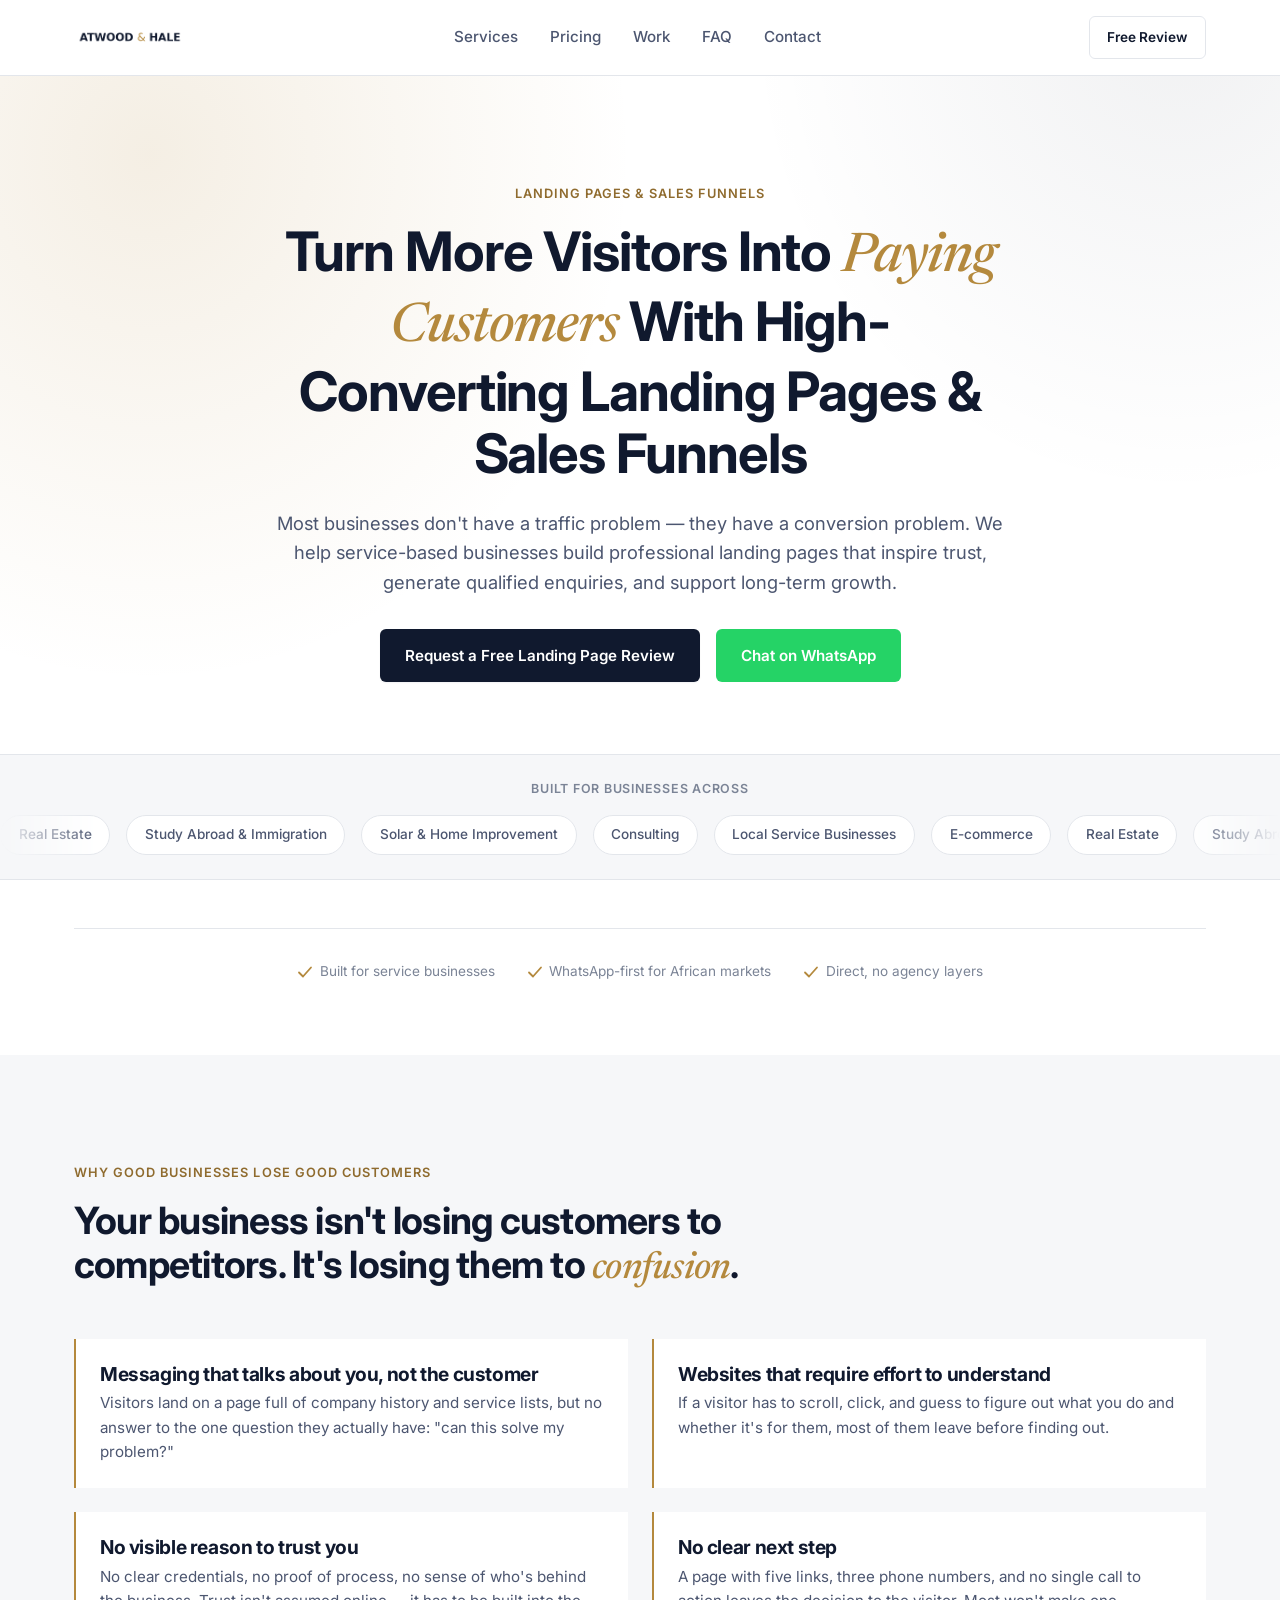
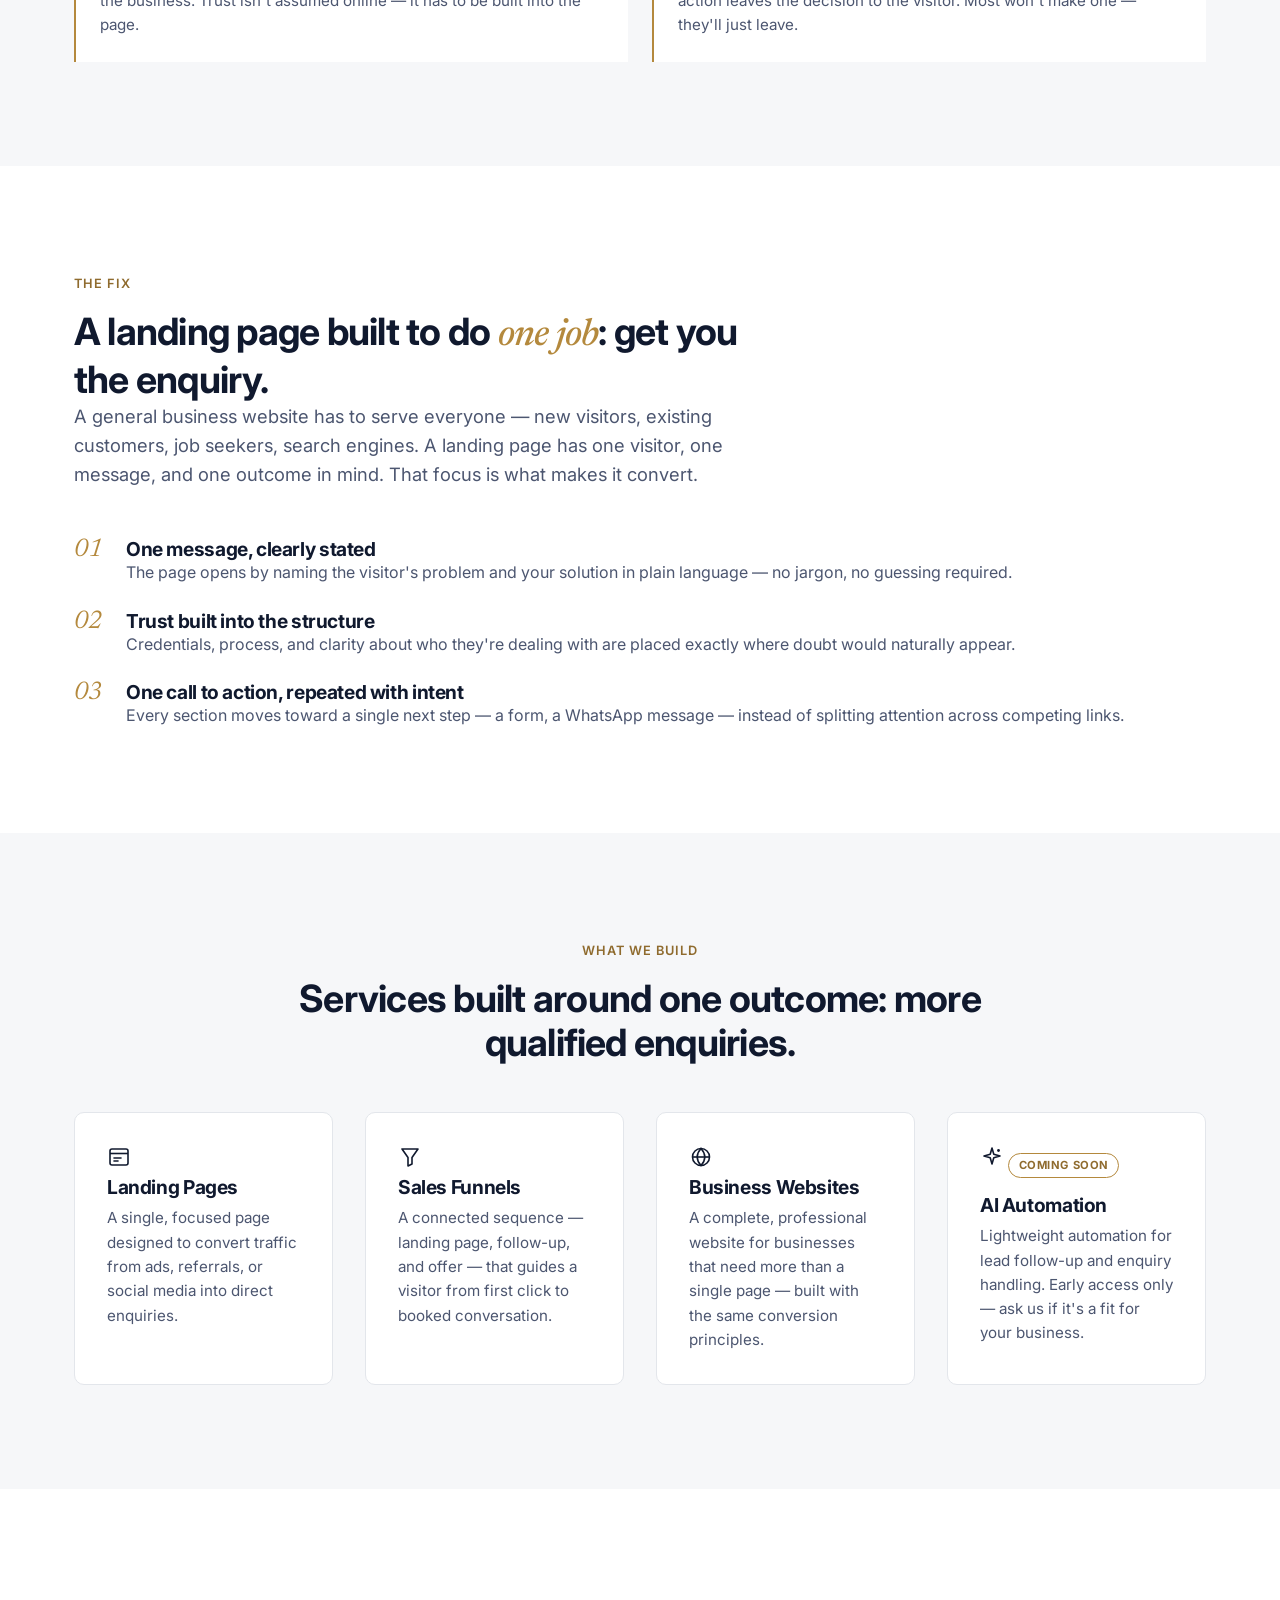
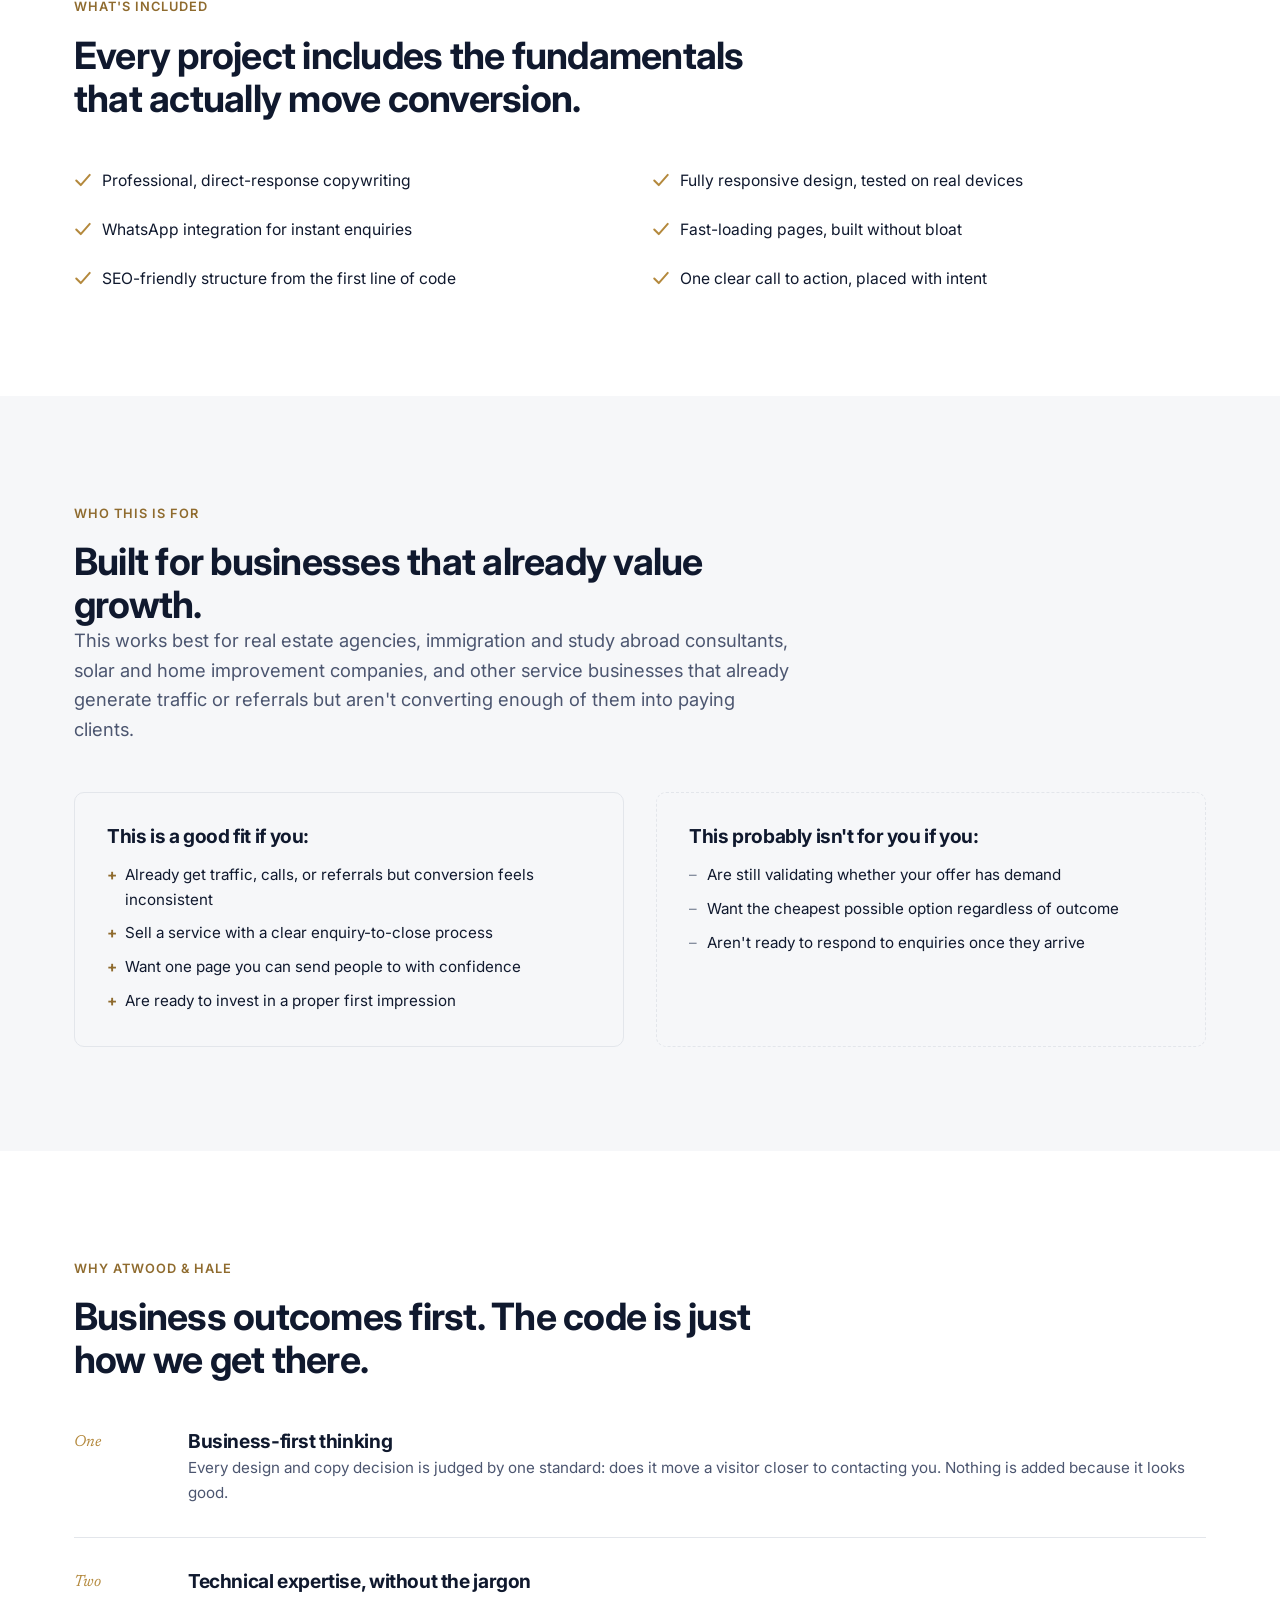
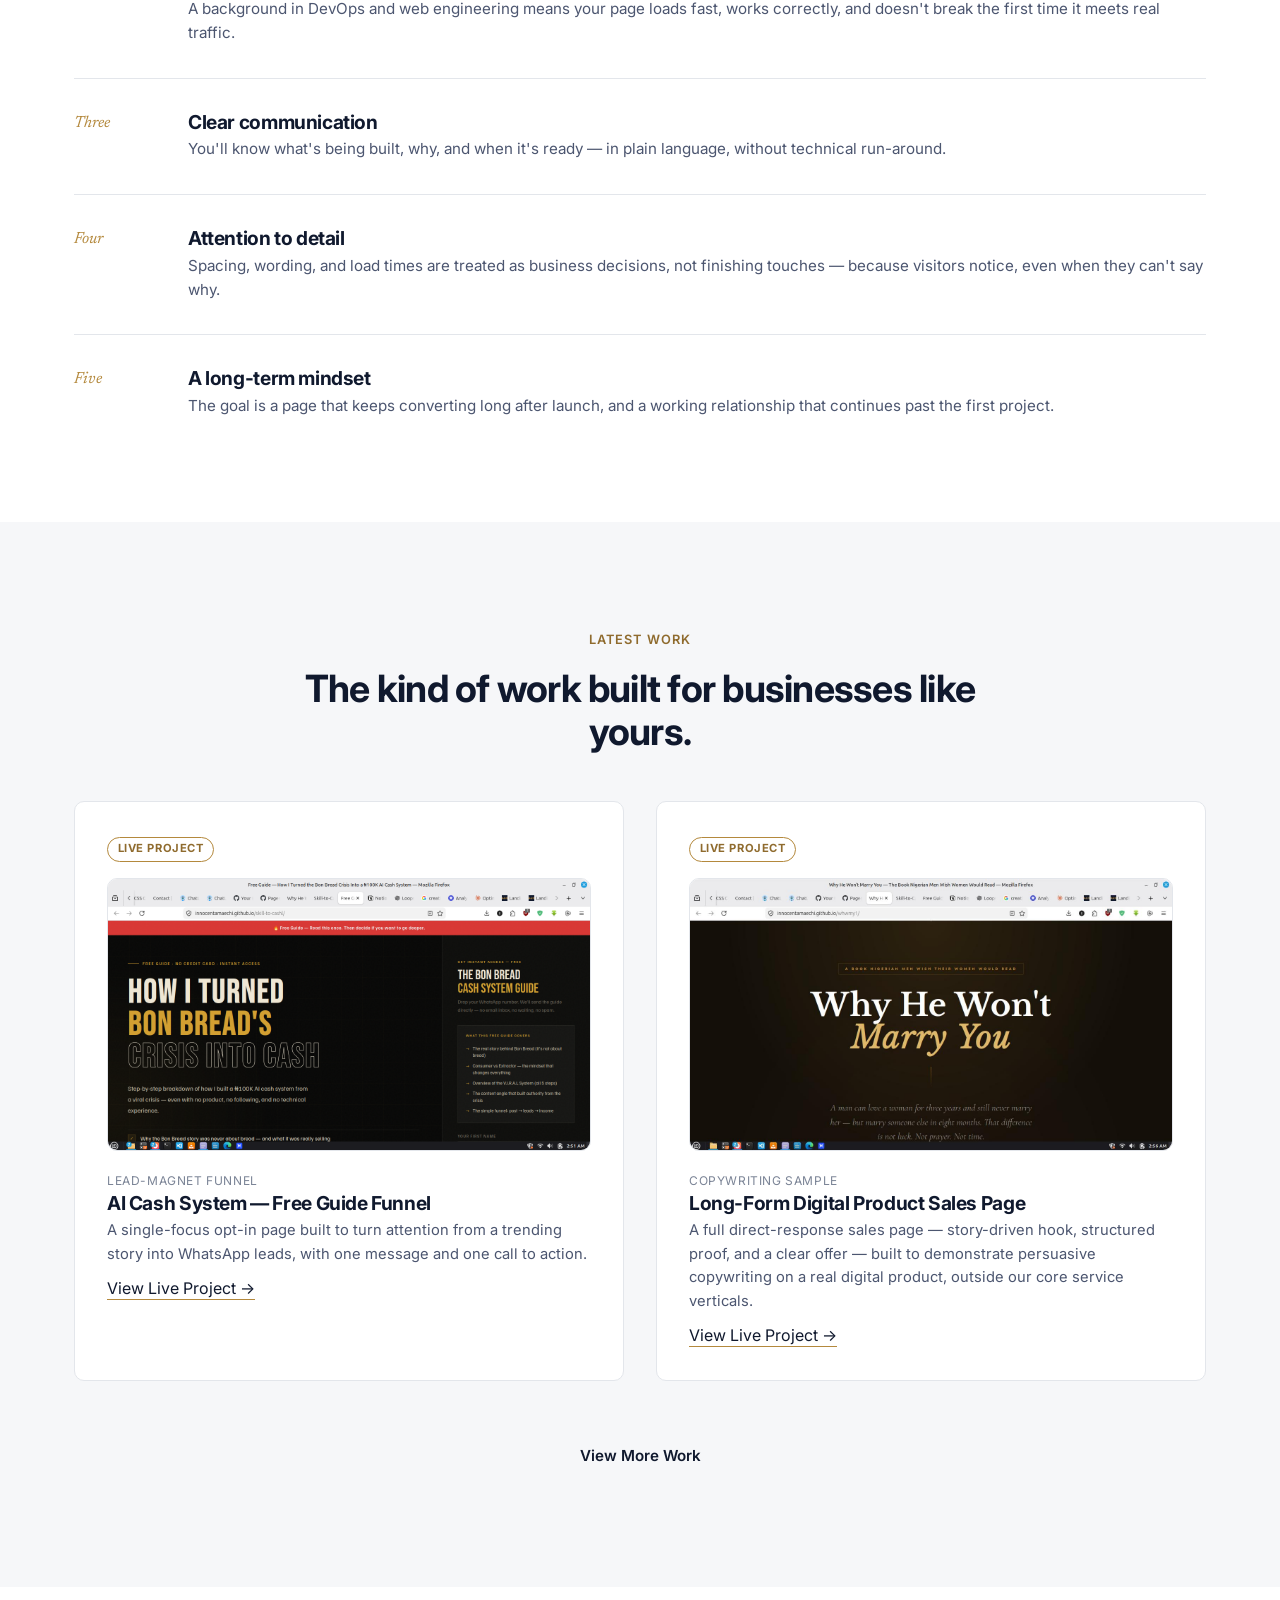
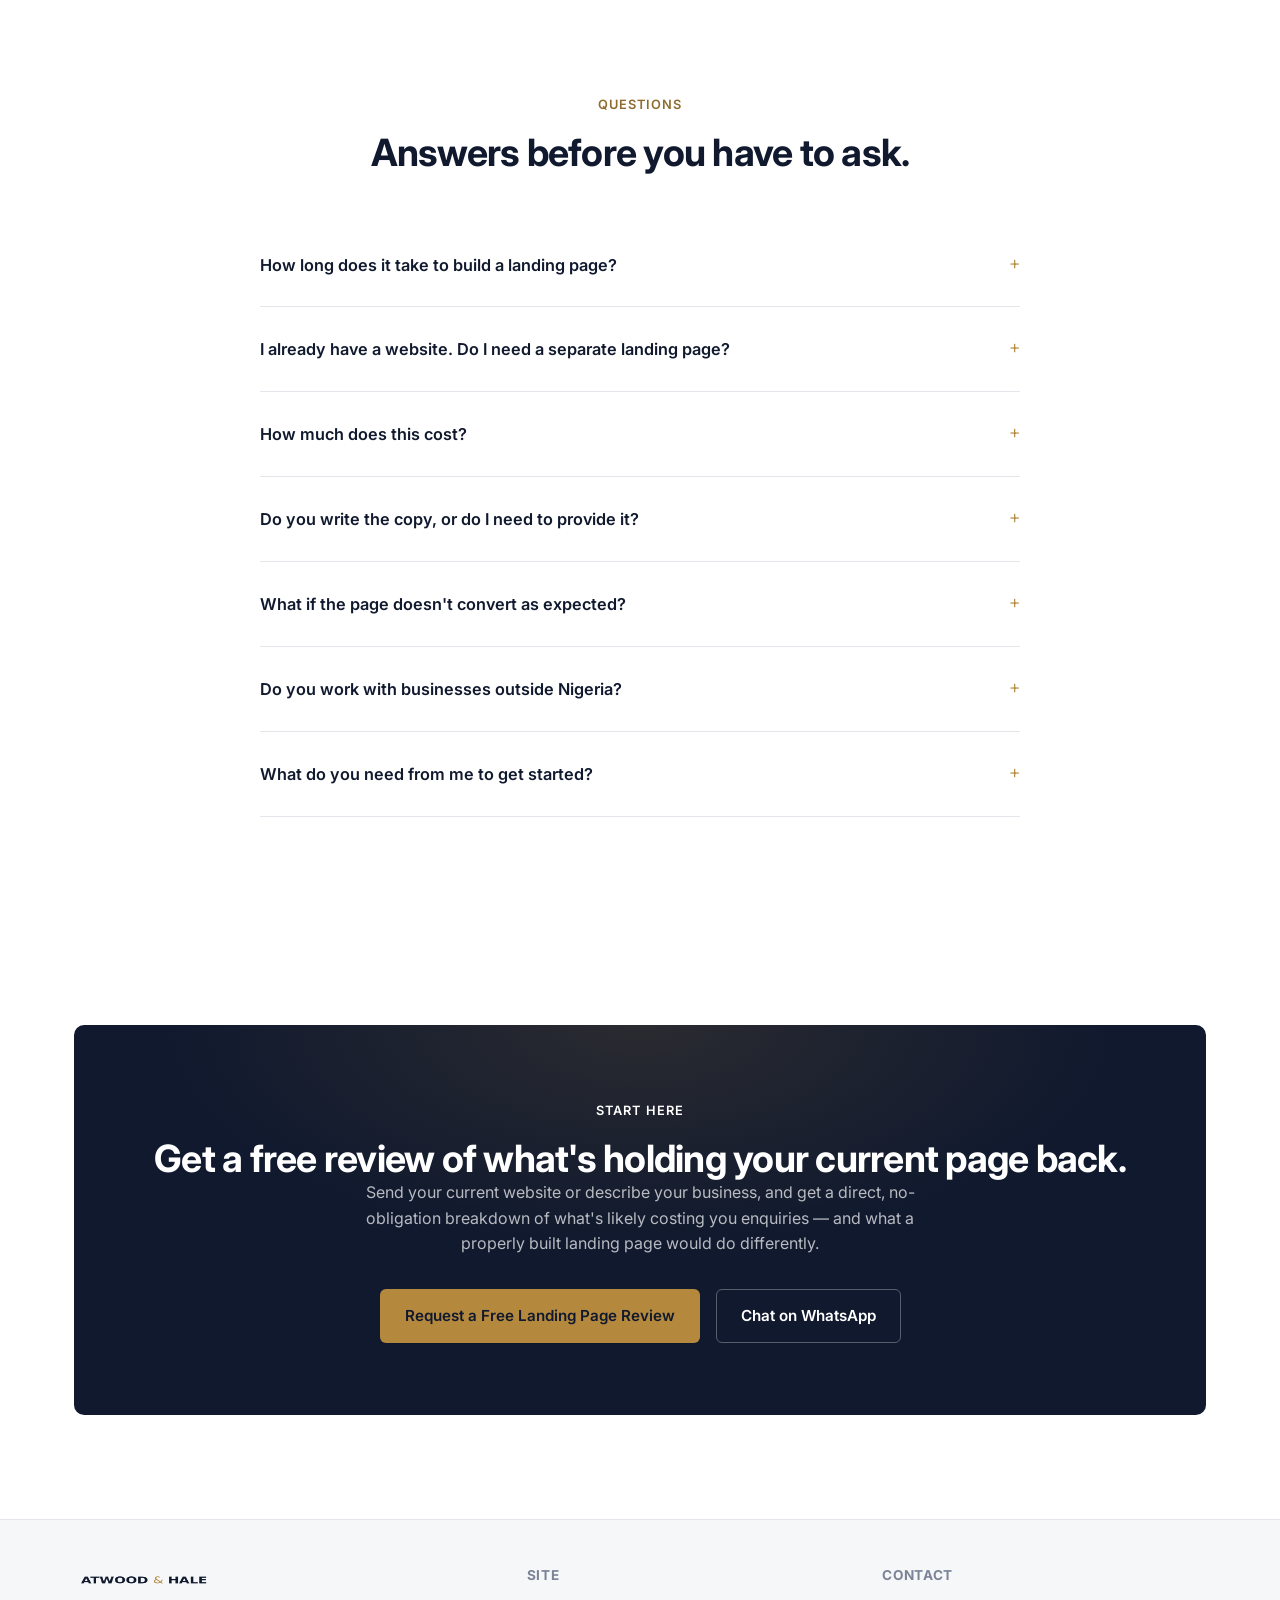
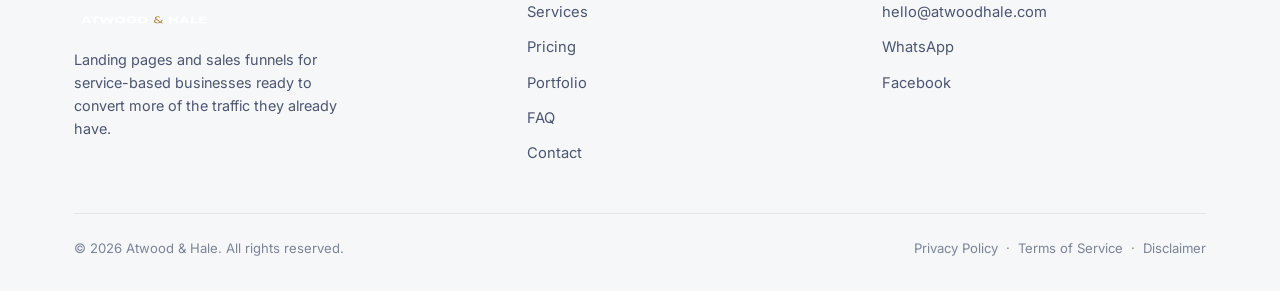
==== commit e1b1fdd7: "Updated the homepage and added portfolio page" ====
--- a/index.html
+++ b/index.html
@@ -87,7 +87,7 @@
       <nav class="nav__links" aria-label="Primary">
         <a href="#services">Services</a>
         <a href="./pricing.html">Pricing</a>
-        <a href="#work">Work</a>
+        <a href="./portfolio.html">Work</a>
         <a href="#faq">FAQ</a>
         <a href="./contact.html">Contact</a>
       </nav>
@@ -220,19 +220,31 @@
           <h2>Services built around one outcome: more qualified enquiries.</h2>
         </div>
         <div class="grid grid--4">
-          <div class="card">
+          <div class="card service-card">
+            <span class="service-icon" aria-hidden="true">
+              <svg width="24" height="24" viewBox="0 0 24 24" fill="none"><rect x="3" y="4" width="18" height="16" rx="2" stroke="currentColor" stroke-width="1.6"/><path d="M3 8.5H21" stroke="currentColor" stroke-width="1.6"/><path d="M7 13H14" stroke="currentColor" stroke-width="1.6" stroke-linecap="round"/><path d="M7 16H11" stroke="currentColor" stroke-width="1.6" stroke-linecap="round"/></svg>
+            </span>
             <h3>Landing Pages</h3>
             <p>A single, focused page designed to convert traffic from ads, referrals, or social media into direct enquiries.</p>
           </div>
-          <div class="card">
+          <div class="card service-card">
+            <span class="service-icon" aria-hidden="true">
+              <svg width="24" height="24" viewBox="0 0 24 24" fill="none"><path d="M4 4H20L14 12.5V19L10 21V12.5L4 4Z" stroke="currentColor" stroke-width="1.6" stroke-linejoin="round"/></svg>
+            </span>
             <h3>Sales Funnels</h3>
             <p>A connected sequence — landing page, follow-up, and offer — that guides a visitor from first click to booked conversation.</p>
           </div>
-          <div class="card">
+          <div class="card service-card">
+            <span class="service-icon" aria-hidden="true">
+              <svg width="24" height="24" viewBox="0 0 24 24" fill="none"><circle cx="12" cy="12" r="8.5" stroke="currentColor" stroke-width="1.6"/><path d="M3.5 12H20.5" stroke="currentColor" stroke-width="1.6"/><path d="M12 3.5C14.5 6.2 15.8 9 15.8 12C15.8 15 14.5 17.8 12 20.5C9.5 17.8 8.2 15 8.2 12C8.2 9 9.5 6.2 12 3.5Z" stroke="currentColor" stroke-width="1.6"/></svg>
+            </span>
             <h3>Business Websites</h3>
             <p>A complete, professional website for businesses that need more than a single page — built with the same conversion principles.</p>
           </div>
-          <div class="card">
+          <div class="card service-card">
+            <span class="service-icon" aria-hidden="true">
+              <svg width="24" height="24" viewBox="0 0 24 24" fill="none"><path d="M12 3L13.8 9.2L20 11L13.8 12.8L12 19L10.2 12.8L4 11L10.2 9.2L12 3Z" stroke="currentColor" stroke-width="1.6" stroke-linejoin="round"/><circle cx="18.5" cy="5.5" r="1.4" fill="currentColor"/></svg>
+            </span>
             <span class="card__badge">Coming Soon</span>
             <h3>AI Automation</h3>
             <p>Lightweight automation for lead follow-up and enquiry handling. Early access only — ask us if it's a fit for your business.</p>
@@ -340,7 +352,7 @@
     <section class="section section--alt" id="work">
       <div class="container">
         <div class="section-head section-head--center">
-          <span class="eyebrow">Selected Work</span>
+          <span class="eyebrow">Latest Work</span>
           <h2>The kind of work built for businesses like yours.</h2>
         </div>
         <div class="grid grid--2">
@@ -361,11 +373,11 @@
             <a href="https://innocentamaechi.github.io/whwmy1/" class="link" target="_blank" rel="noopener">View Live Project &rarr;</a>
           </div>
         </div>
-        <p class="portfolio-note">Client case studies are added here as projects complete. Ask directly for recent examples relevant to your industry.</p>
-      </div>
-    </section>
-
-
+        <div style="text-align:center; margin-top:var(--space-5);">
+          <a href="./portfolio.html" class="btn btn--accent">View More Work</a>
+        </div>
+      </div>
+    </section>
 
     <!-- ============================ FAQ ============================ -->
     <section class="section" id="faq">
@@ -438,7 +450,7 @@
           <ul>
             <li><a href="./index.html#services">Services</a></li>
             <li><a href="./pricing.html">Pricing</a></li>
-            <li><a href="./index.html#work">Selected Work</a></li>
+            <li><a href="./portfolio.html">Portfolio</a></li>
             <li><a href="./index.html#faq">FAQ</a></li>
             <li><a href="./contact.html">Contact</a></li>
           </ul>
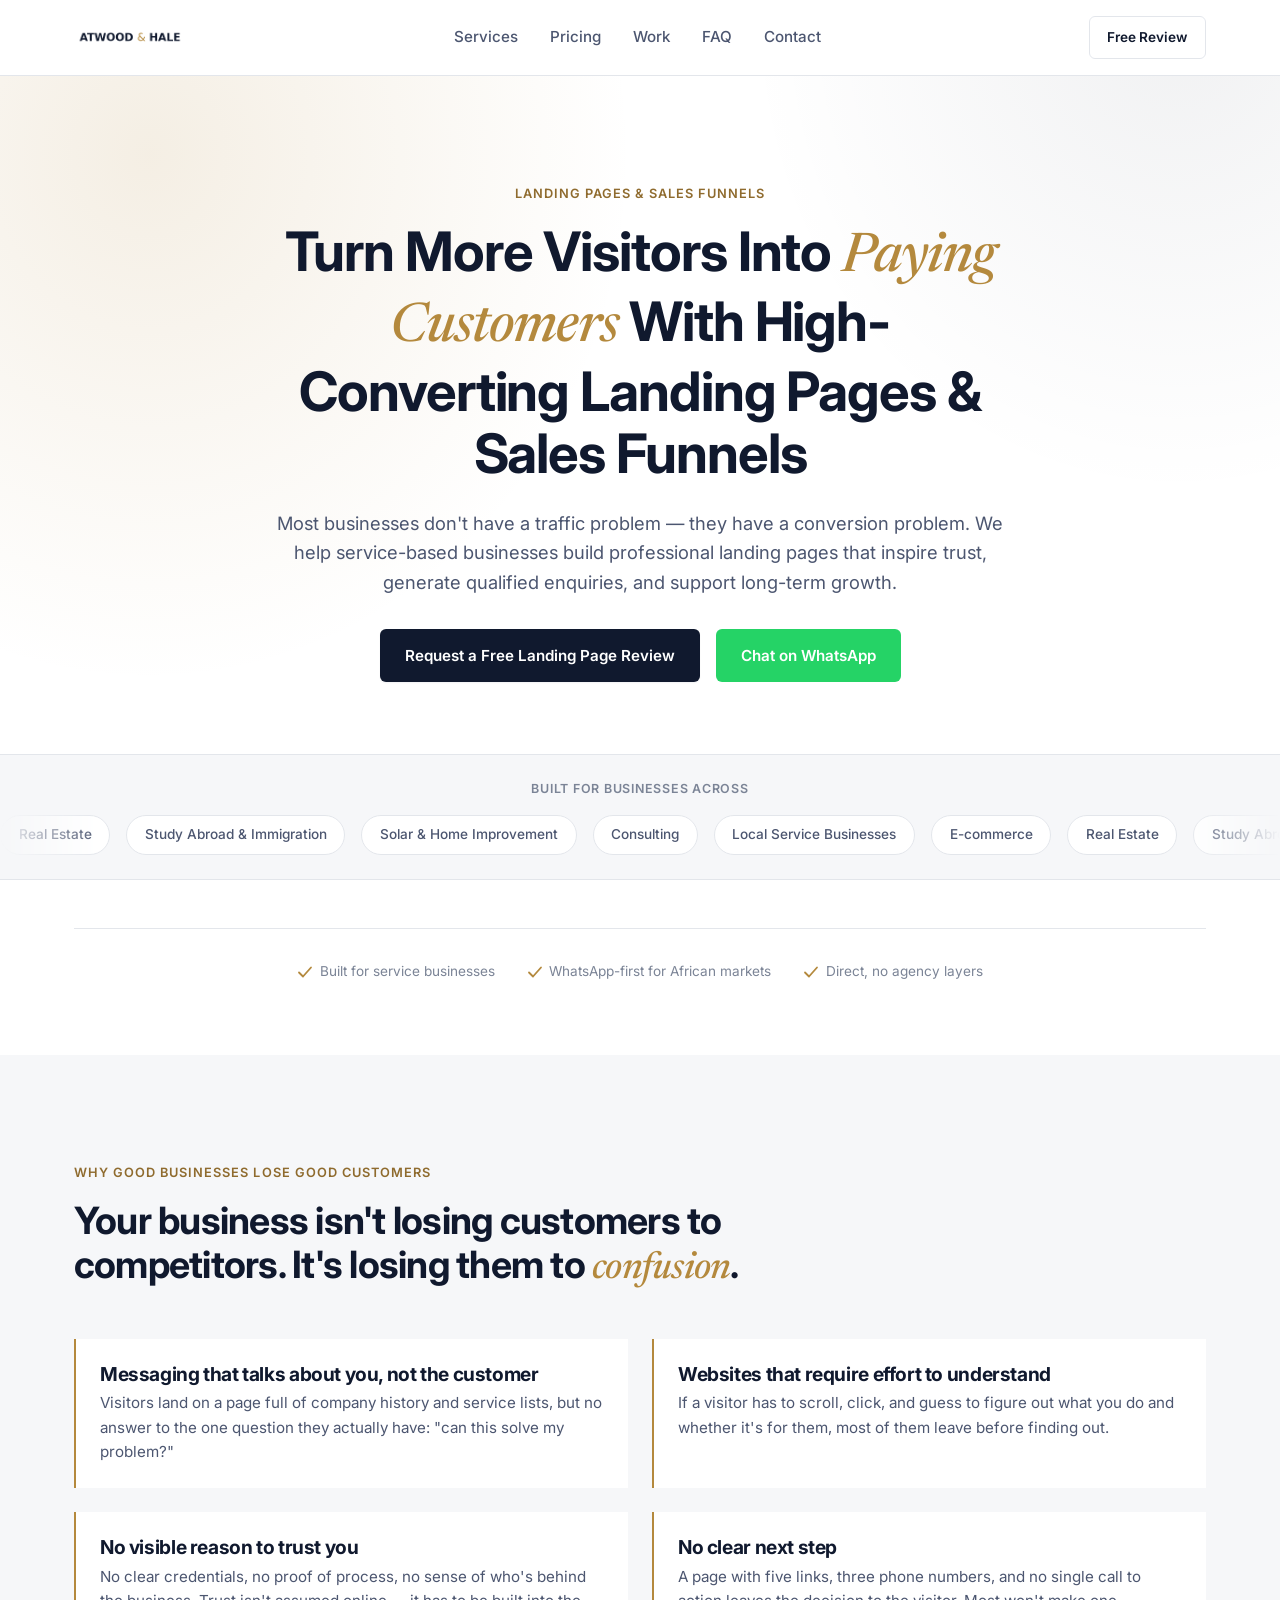
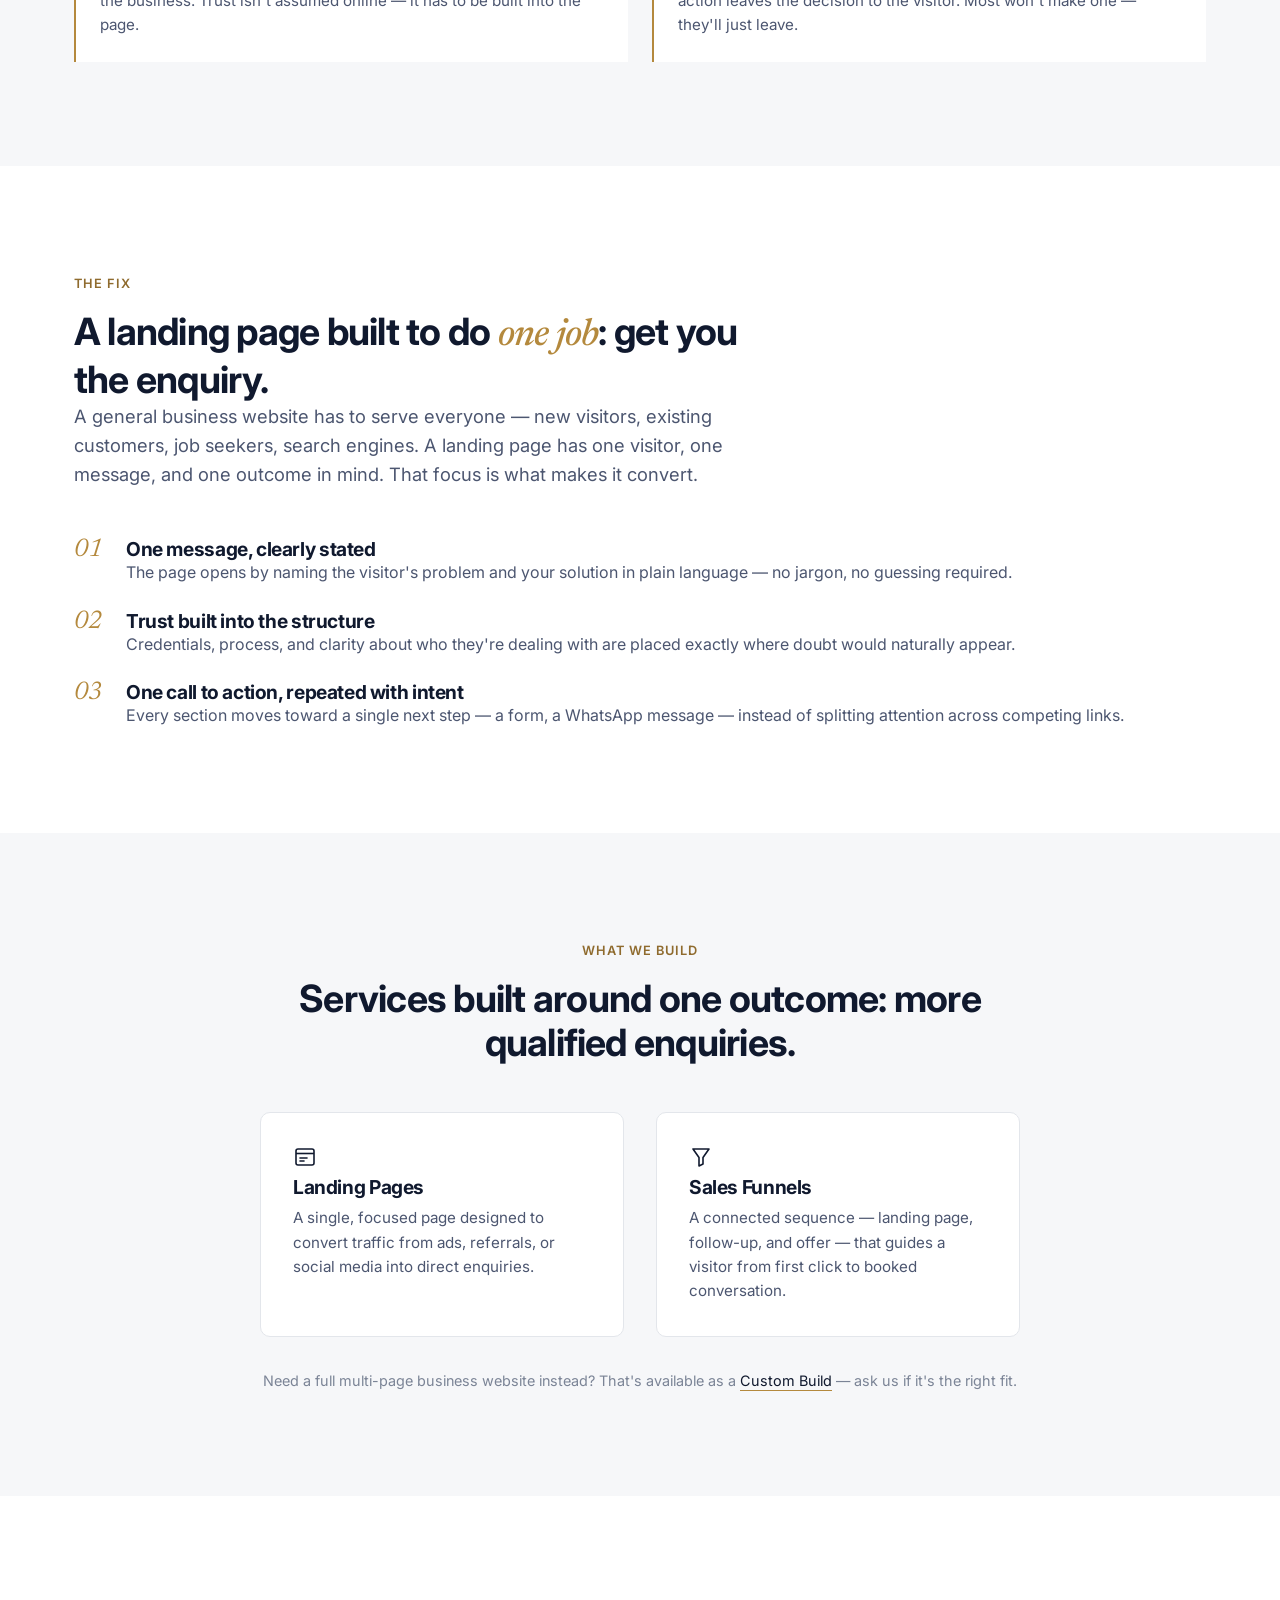
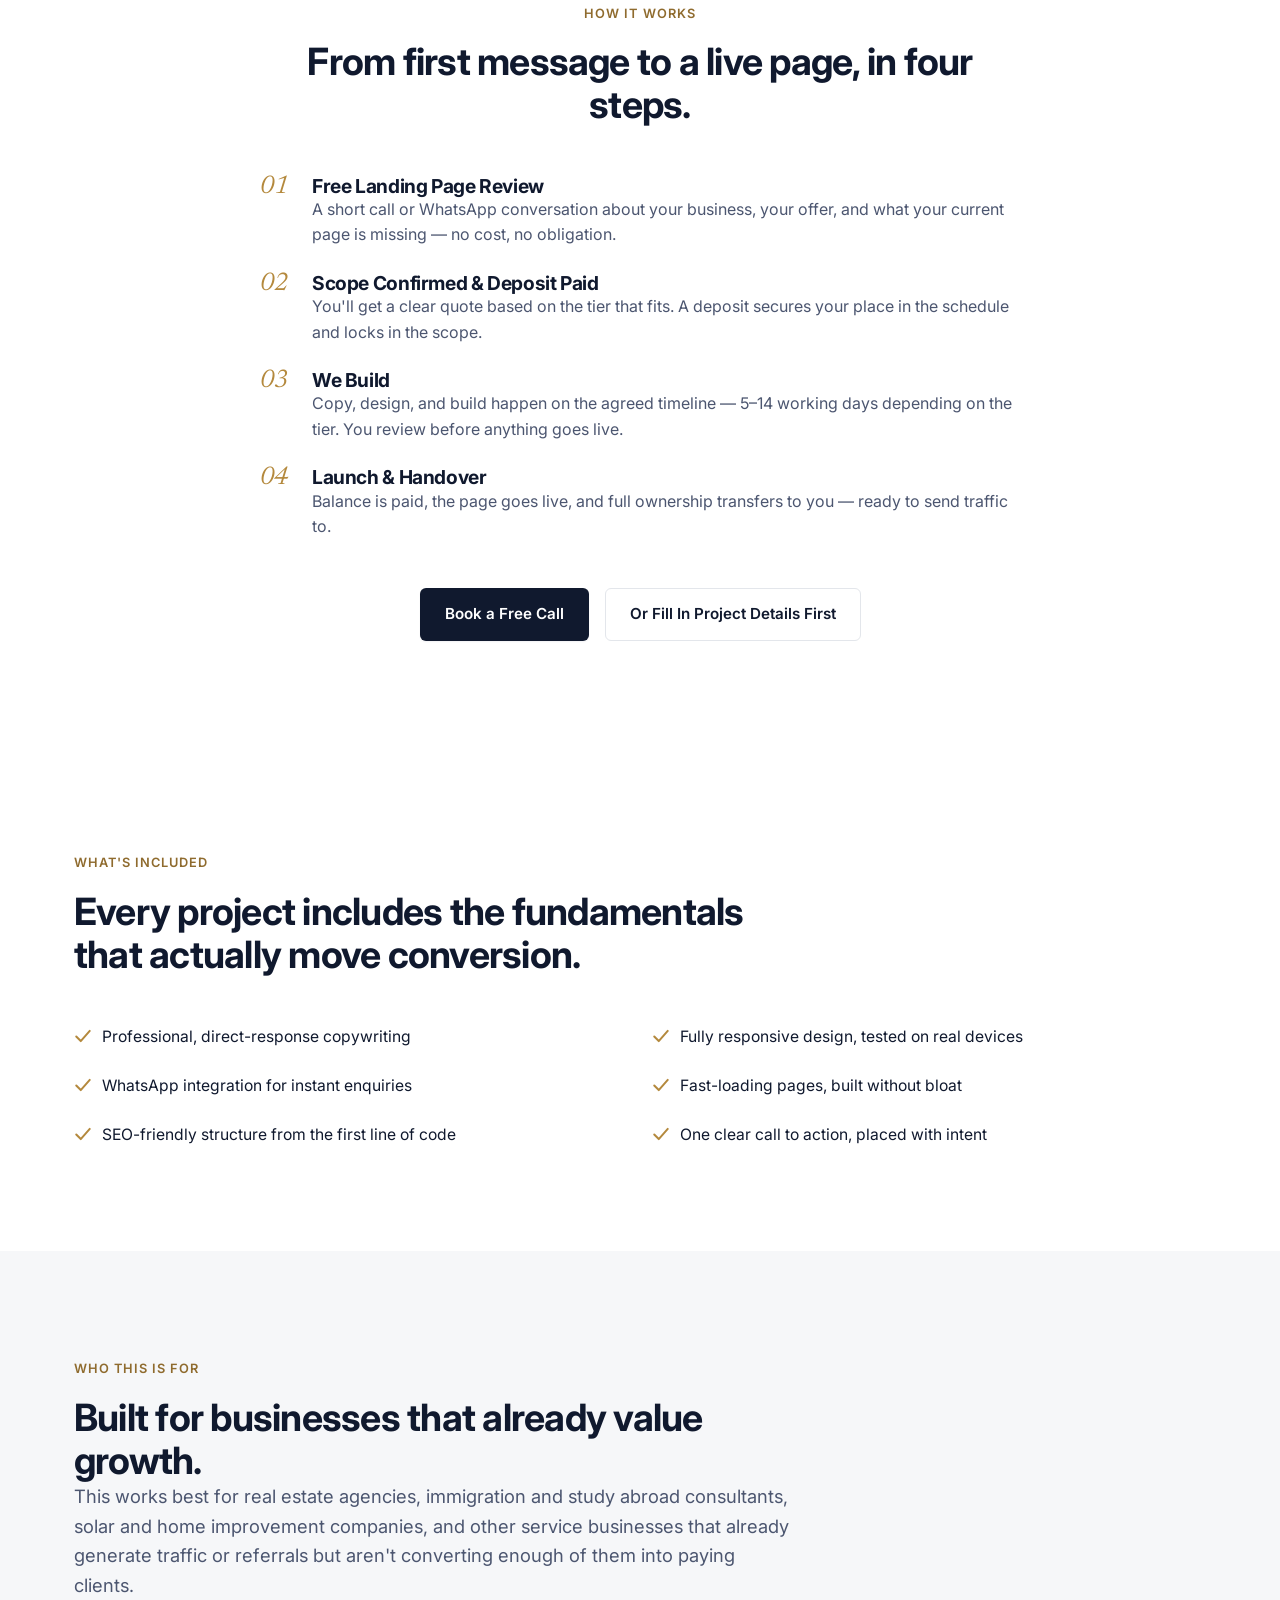
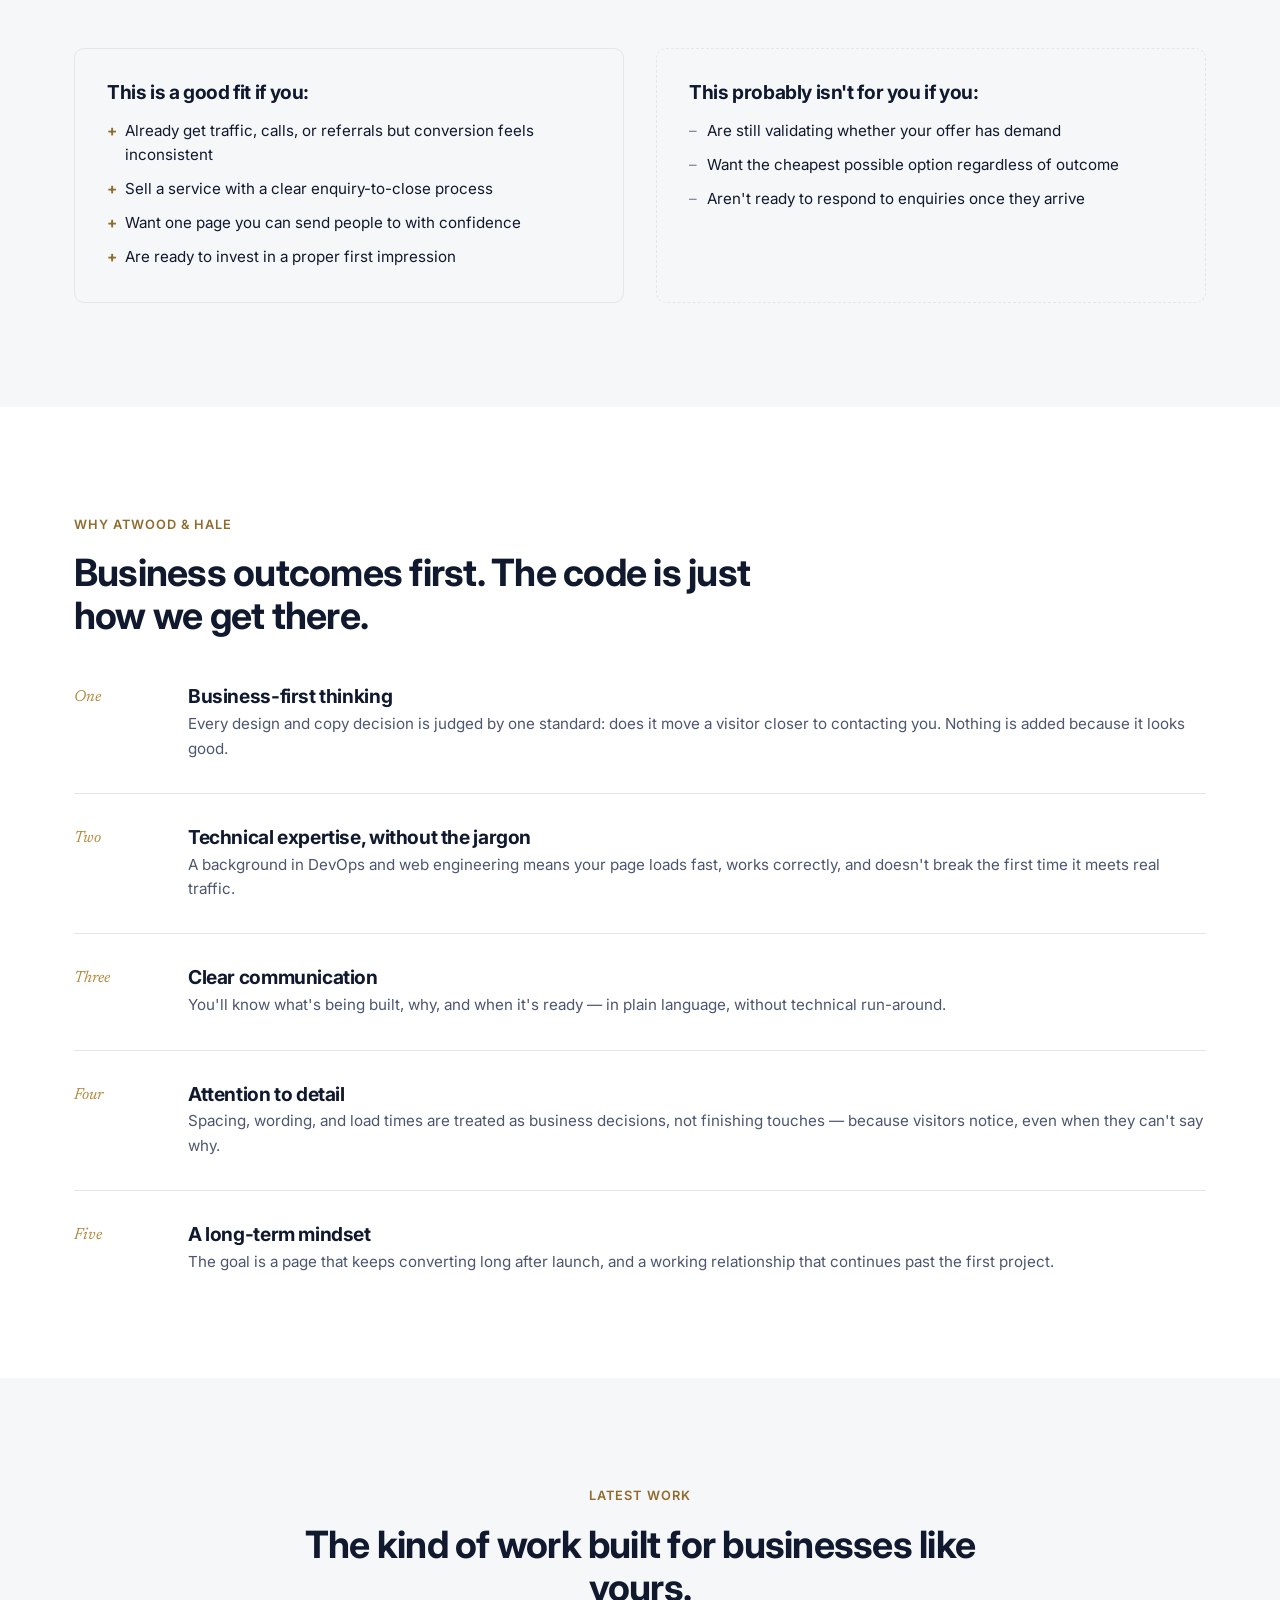
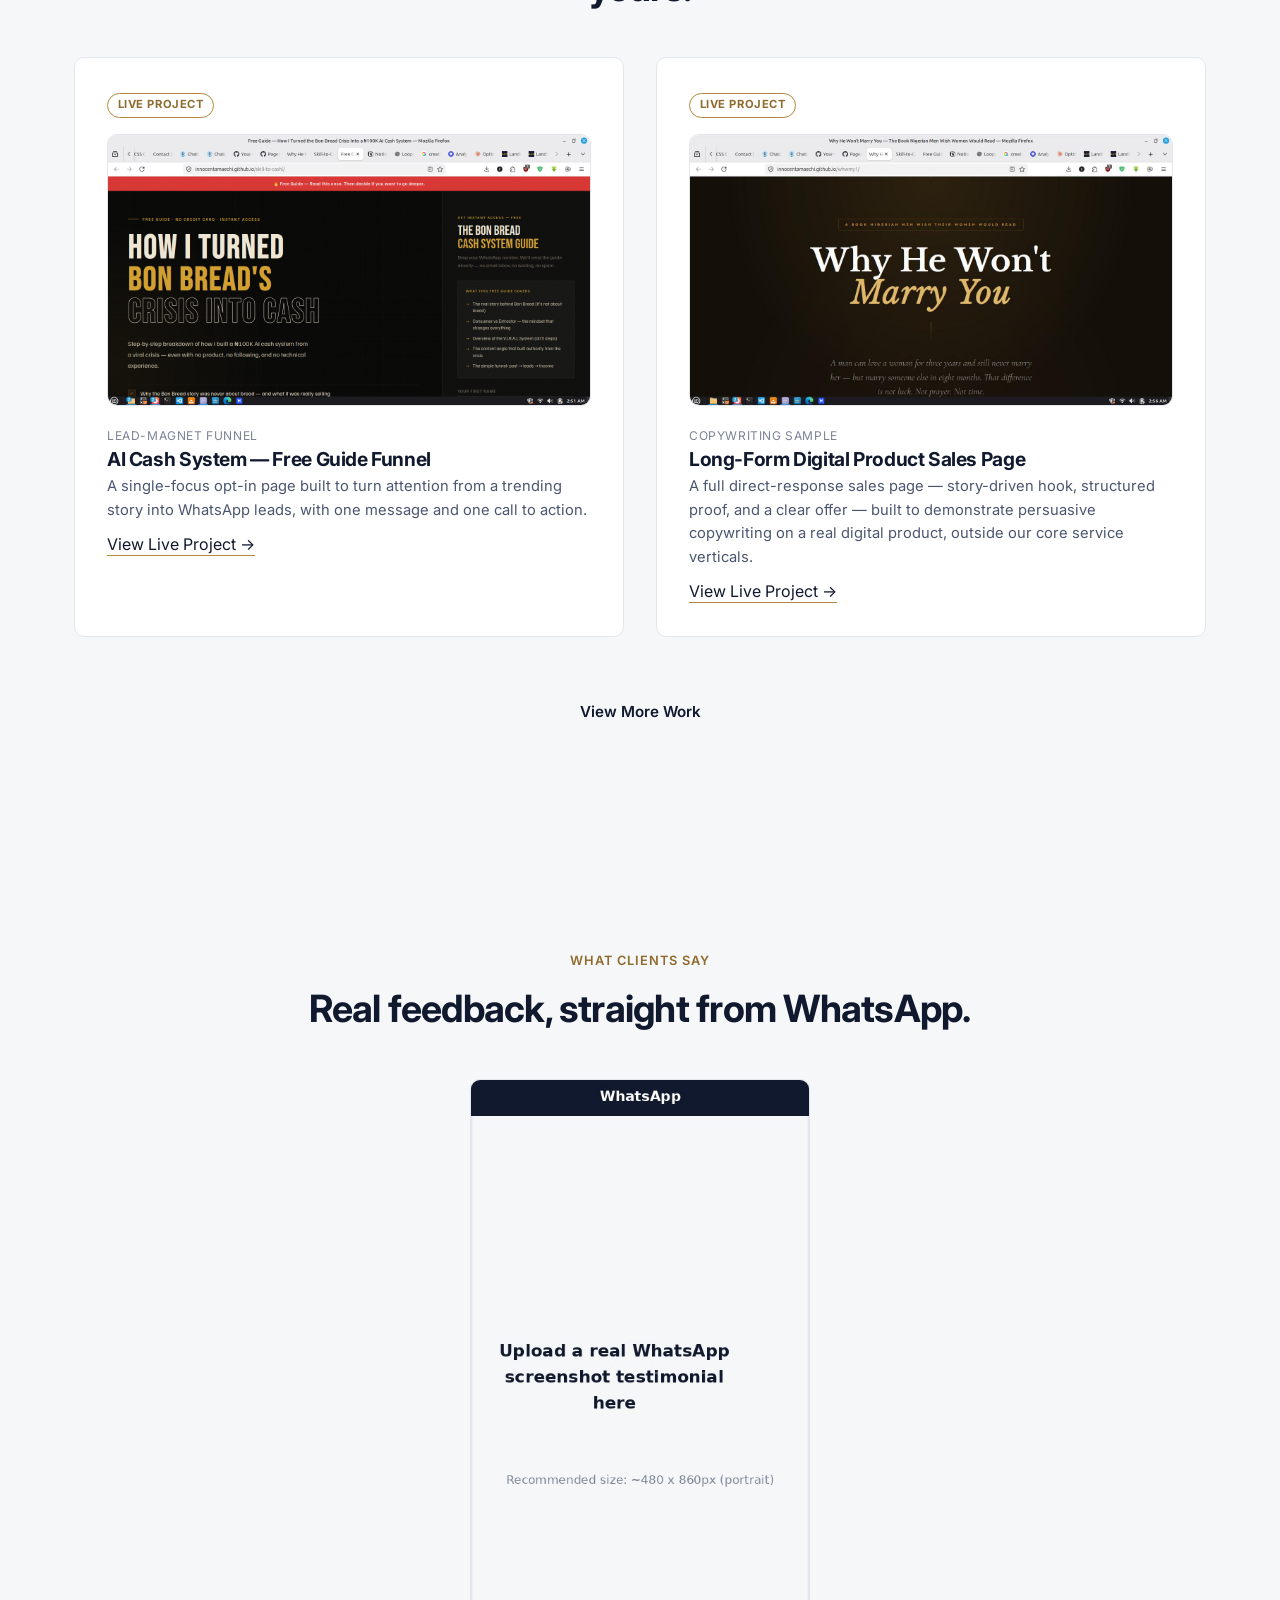
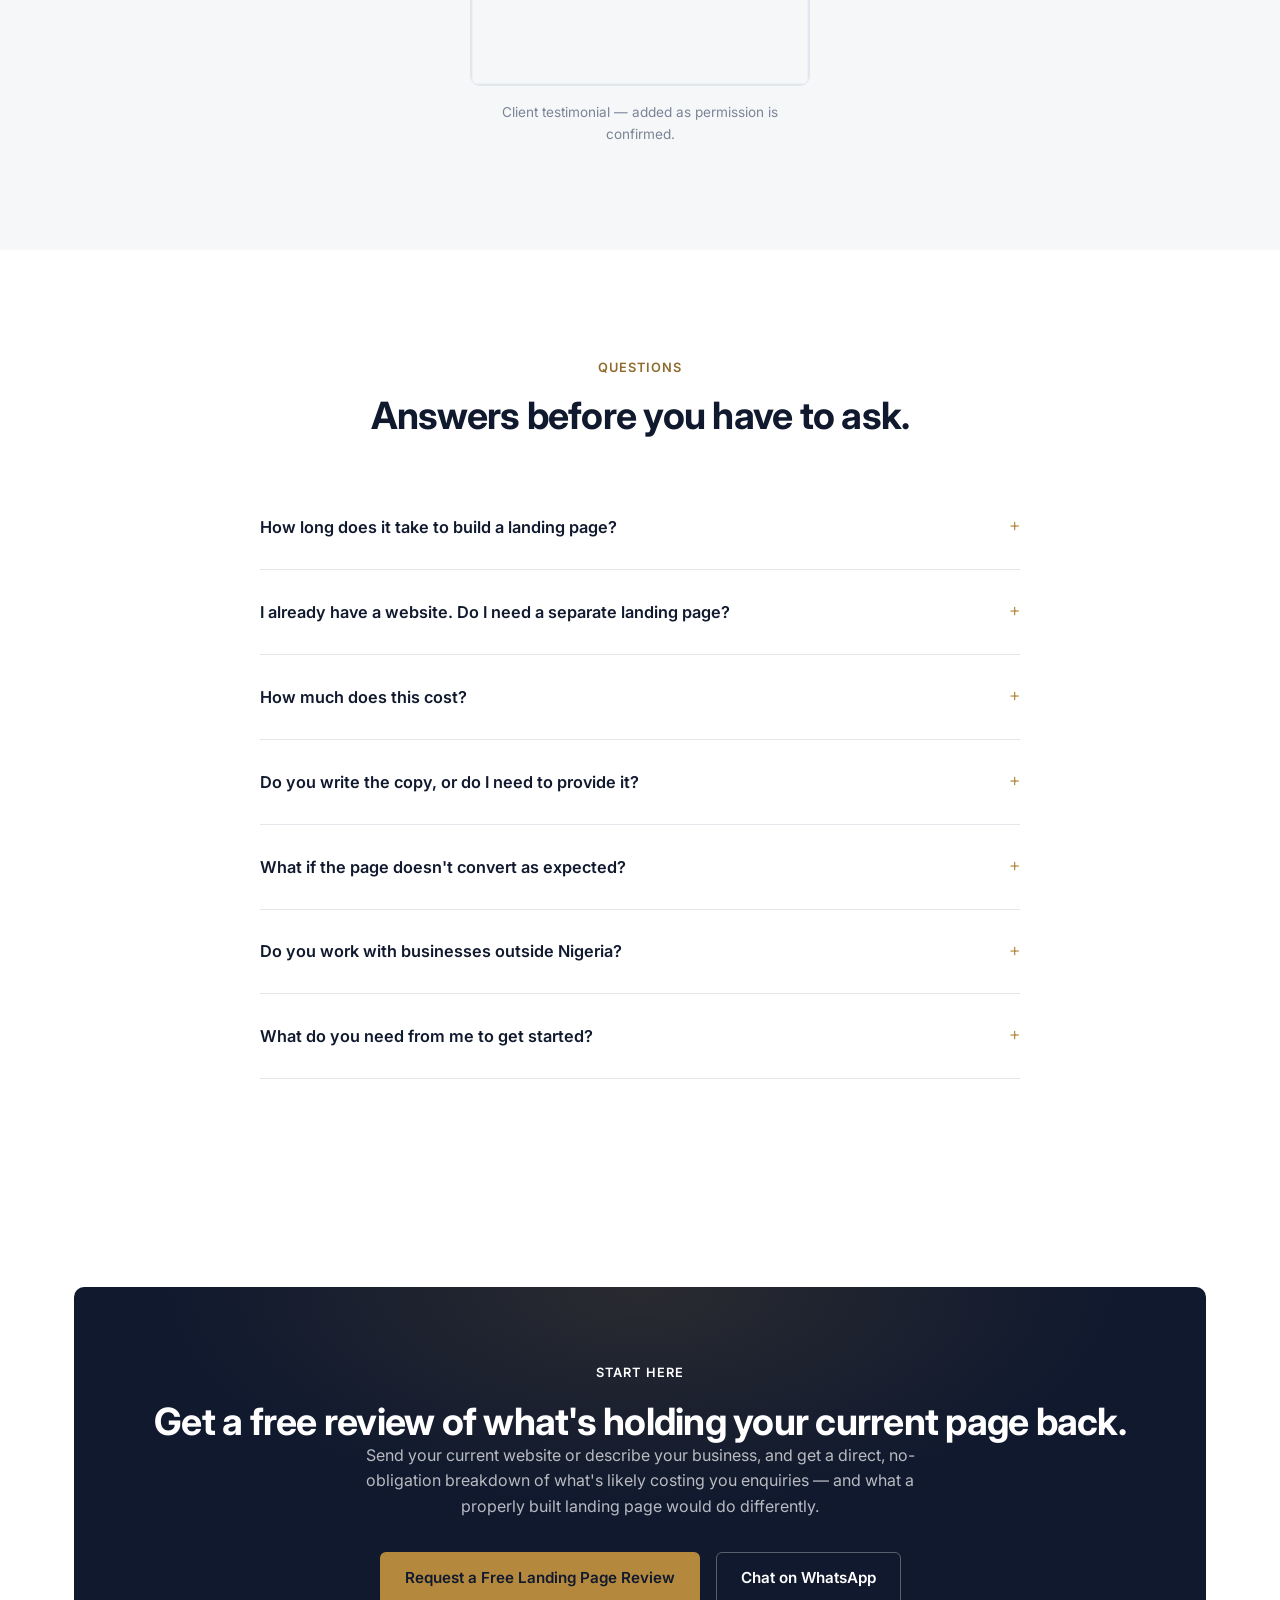
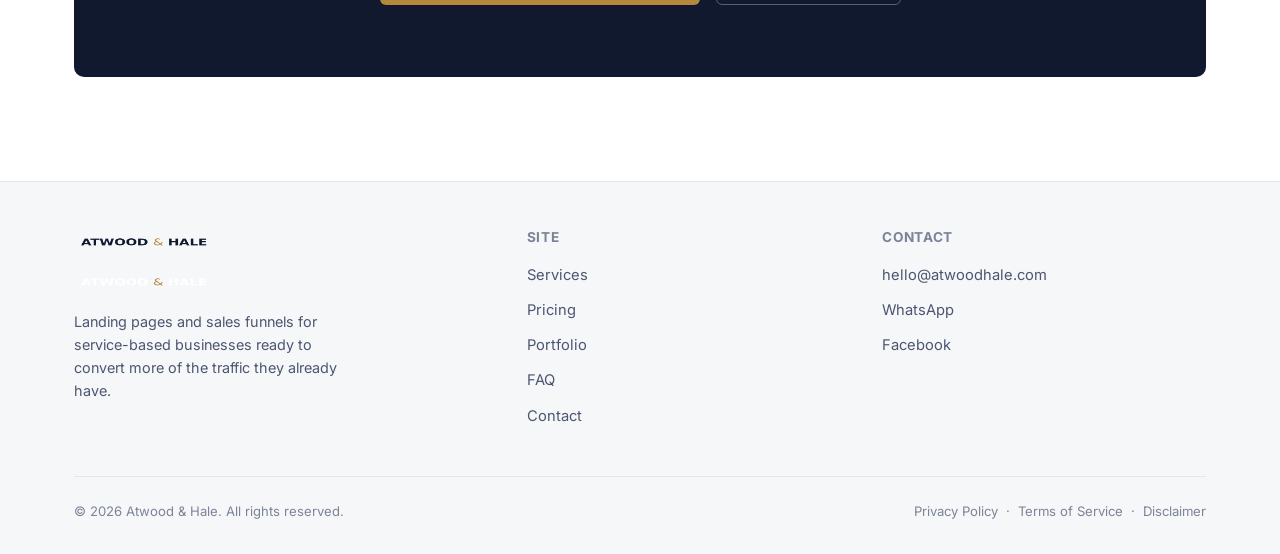
==== commit e5c4d30d: "Fix: removed execess services and added a payment type in pricing" ====
--- a/index.html
+++ b/index.html
@@ -219,7 +219,7 @@
           <span class="eyebrow">What We Build</span>
           <h2>Services built around one outcome: more qualified enquiries.</h2>
         </div>
-        <div class="grid grid--4">
+        <div class="grid grid--2" style="max-width:760px; margin-inline:auto;">
           <div class="card service-card">
             <span class="service-icon" aria-hidden="true">
               <svg width="24" height="24" viewBox="0 0 24 24" fill="none"><rect x="3" y="4" width="18" height="16" rx="2" stroke="currentColor" stroke-width="1.6"/><path d="M3 8.5H21" stroke="currentColor" stroke-width="1.6"/><path d="M7 13H14" stroke="currentColor" stroke-width="1.6" stroke-linecap="round"/><path d="M7 16H11" stroke="currentColor" stroke-width="1.6" stroke-linecap="round"/></svg>
@@ -234,21 +234,51 @@
             <h3>Sales Funnels</h3>
             <p>A connected sequence — landing page, follow-up, and offer — that guides a visitor from first click to booked conversation.</p>
           </div>
-          <div class="card service-card">
-            <span class="service-icon" aria-hidden="true">
-              <svg width="24" height="24" viewBox="0 0 24 24" fill="none"><circle cx="12" cy="12" r="8.5" stroke="currentColor" stroke-width="1.6"/><path d="M3.5 12H20.5" stroke="currentColor" stroke-width="1.6"/><path d="M12 3.5C14.5 6.2 15.8 9 15.8 12C15.8 15 14.5 17.8 12 20.5C9.5 17.8 8.2 15 8.2 12C8.2 9 9.5 6.2 12 3.5Z" stroke="currentColor" stroke-width="1.6"/></svg>
-            </span>
-            <h3>Business Websites</h3>
-            <p>A complete, professional website for businesses that need more than a single page — built with the same conversion principles.</p>
-          </div>
-          <div class="card service-card">
-            <span class="service-icon" aria-hidden="true">
-              <svg width="24" height="24" viewBox="0 0 24 24" fill="none"><path d="M12 3L13.8 9.2L20 11L13.8 12.8L12 19L10.2 12.8L4 11L10.2 9.2L12 3Z" stroke="currentColor" stroke-width="1.6" stroke-linejoin="round"/><circle cx="18.5" cy="5.5" r="1.4" fill="currentColor"/></svg>
-            </span>
-            <span class="card__badge">Coming Soon</span>
-            <h3>AI Automation</h3>
-            <p>Lightweight automation for lead follow-up and enquiry handling. Early access only — ask us if it's a fit for your business.</p>
-          </div>
+        </div>
+        <p class="portfolio-note">Need a full multi-page business website instead? That's available as a <a class="link" href="./pricing.html#pricing-tiers">Custom Build</a> — ask us if it's the right fit.</p>
+      </div>
+    </section>
+
+    <!-- ============================ HOW IT WORKS ============================ -->
+    <section class="section" id="how-it-works">
+      <div class="container">
+        <div class="section-head section-head--center">
+          <span class="eyebrow">How It Works</span>
+          <h2>From first message to a live page, in four steps.</h2>
+        </div>
+        <div class="solution-points" style="max-width:760px; margin-inline:auto;">
+          <div class="solution-point">
+            <span class="solution-point__num">01</span>
+            <div>
+              <h3>Free Landing Page Review</h3>
+              <p>A short call or WhatsApp conversation about your business, your offer, and what your current page is missing — no cost, no obligation.</p>
+            </div>
+          </div>
+          <div class="solution-point">
+            <span class="solution-point__num">02</span>
+            <div>
+              <h3>Scope Confirmed &amp; Deposit Paid</h3>
+              <p>You'll get a clear quote based on the tier that fits. A deposit secures your place in the schedule and locks in the scope.</p>
+            </div>
+          </div>
+          <div class="solution-point">
+            <span class="solution-point__num">03</span>
+            <div>
+              <h3>We Build</h3>
+              <p>Copy, design, and build happen on the agreed timeline — 5&ndash;14 working days depending on the tier. You review before anything goes live.</p>
+            </div>
+          </div>
+          <div class="solution-point">
+            <span class="solution-point__num">04</span>
+            <div>
+              <h3>Launch &amp; Handover</h3>
+              <p>Balance is paid, the page goes live, and full ownership transfers to you — ready to send traffic to.</p>
+            </div>
+          </div>
+        </div>
+        <div class="hero__actions hero__actions--centered" style="margin-top:var(--space-5);">
+          <a href="https://wa.me/2349065013451?text=Hi%20Atwood%20%26%20Hale%2C%20I%27d%20like%20to%20book%20a%20free%20landing%20page%20review%20call.%20Please%20share%20your%20available%20times." class="btn btn--primary" target="_blank" rel="noopener">Book a Free Call</a>
+          <a href="./contact.html" class="btn btn--secondary">Or Fill In Project Details First</a>
         </div>
       </div>
     </section>
@@ -379,6 +409,26 @@
       </div>
     </section>
 
+    <!-- ============================ TESTIMONIAL ============================ -->
+    <!-- TODO: Replace testimonial-placeholder.jpg with a real WhatsApp screenshot
+         from a client. Recommended size: ~480x860px (portrait, phone-screenshot
+         ratio). Update the caption below with the client's first name and
+         business once you have permission to share it. -->
+    <section class="section section--alt" id="testimonials">
+      <div class="container">
+        <div class="section-head section-head--center">
+          <span class="eyebrow">What Clients Say</span>
+          <h2>Real feedback, straight from WhatsApp.</h2>
+        </div>
+        <div style="max-width:340px; margin-inline:auto;">
+          <figure style="margin:0;">
+            <img src="./testimonial-placeholder.jpg" alt="Placeholder for a client WhatsApp testimonial screenshot" width="480" height="860" style="border-radius:var(--radius-md); border:1px solid var(--color-border); width:100%; height:auto;">
+            <figcaption style="text-align:center; font-size:0.85rem; color:var(--color-ink-faint); margin-top:var(--space-2);">Client testimonial — added as permission is confirmed.</figcaption>
+          </figure>
+        </div>
+      </div>
+    </section>
+
     <!-- ============================ FAQ ============================ -->
     <section class="section" id="faq">
       <div class="container">
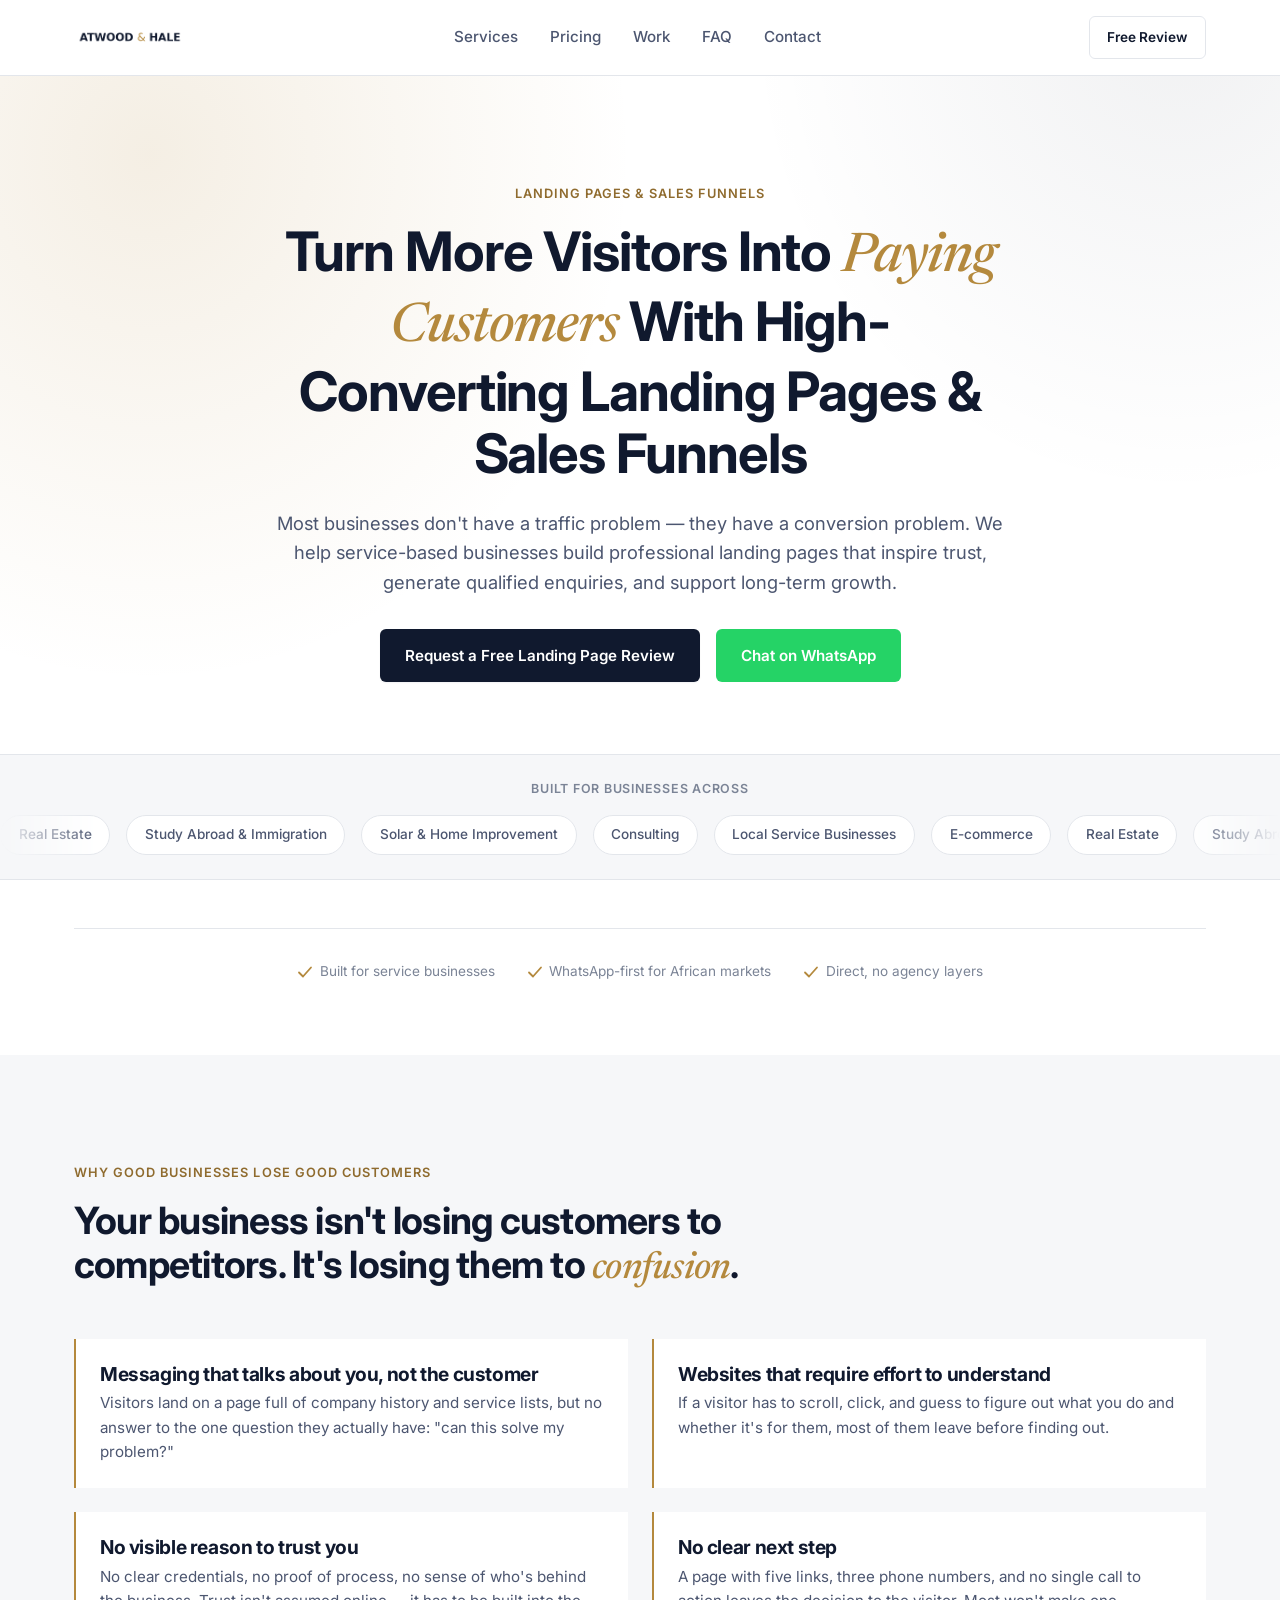
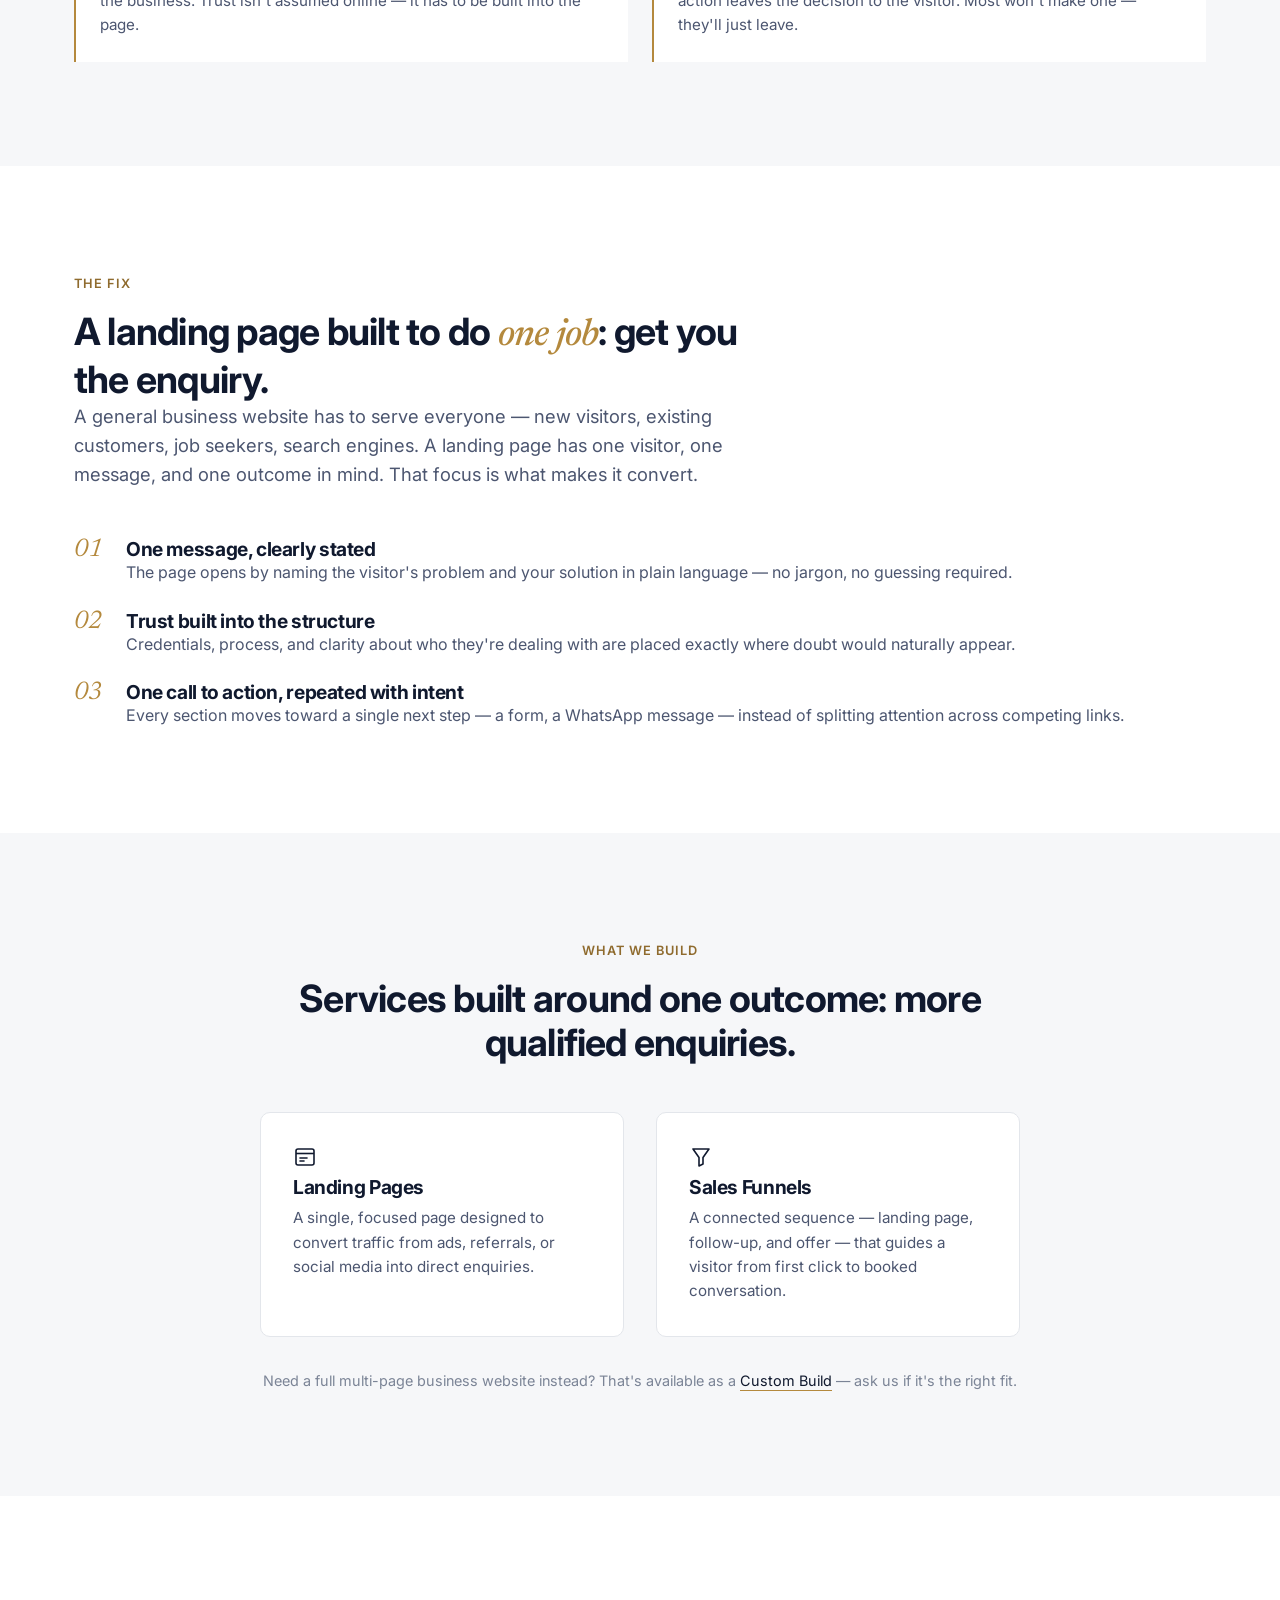
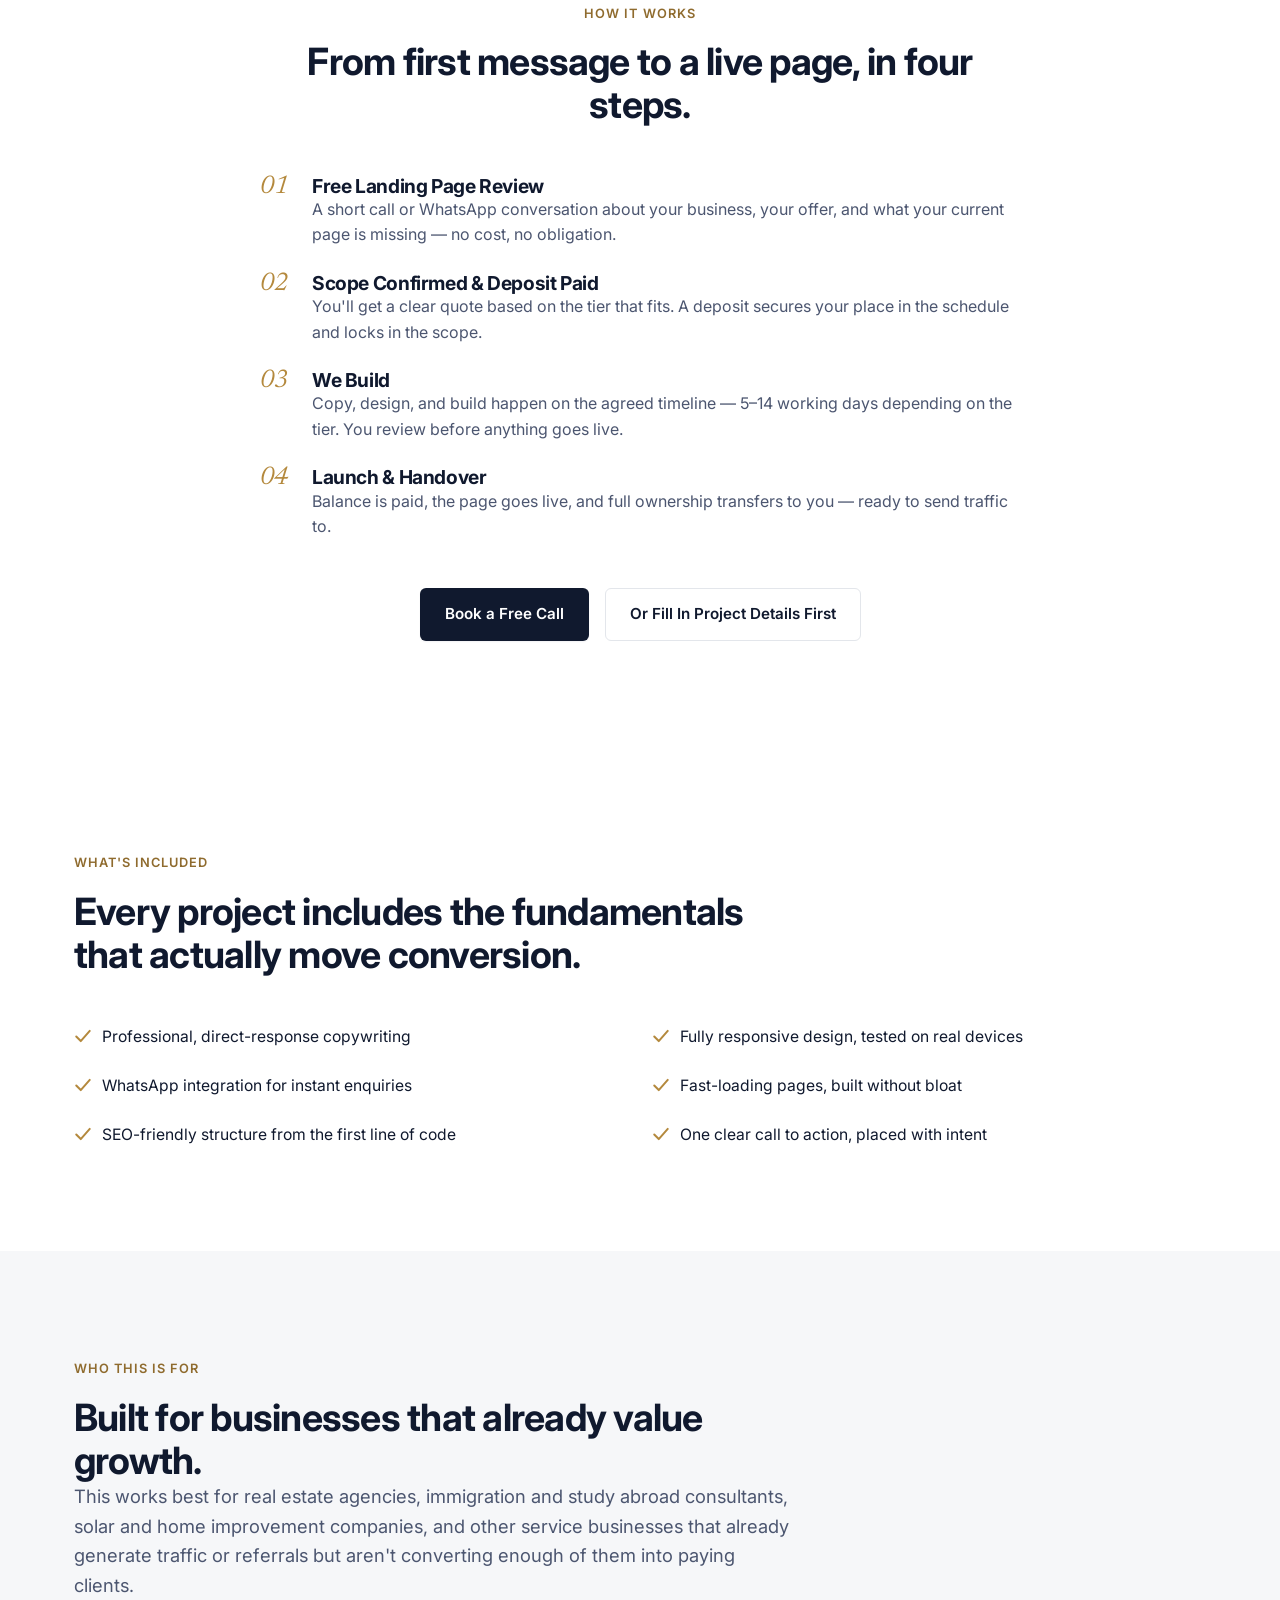
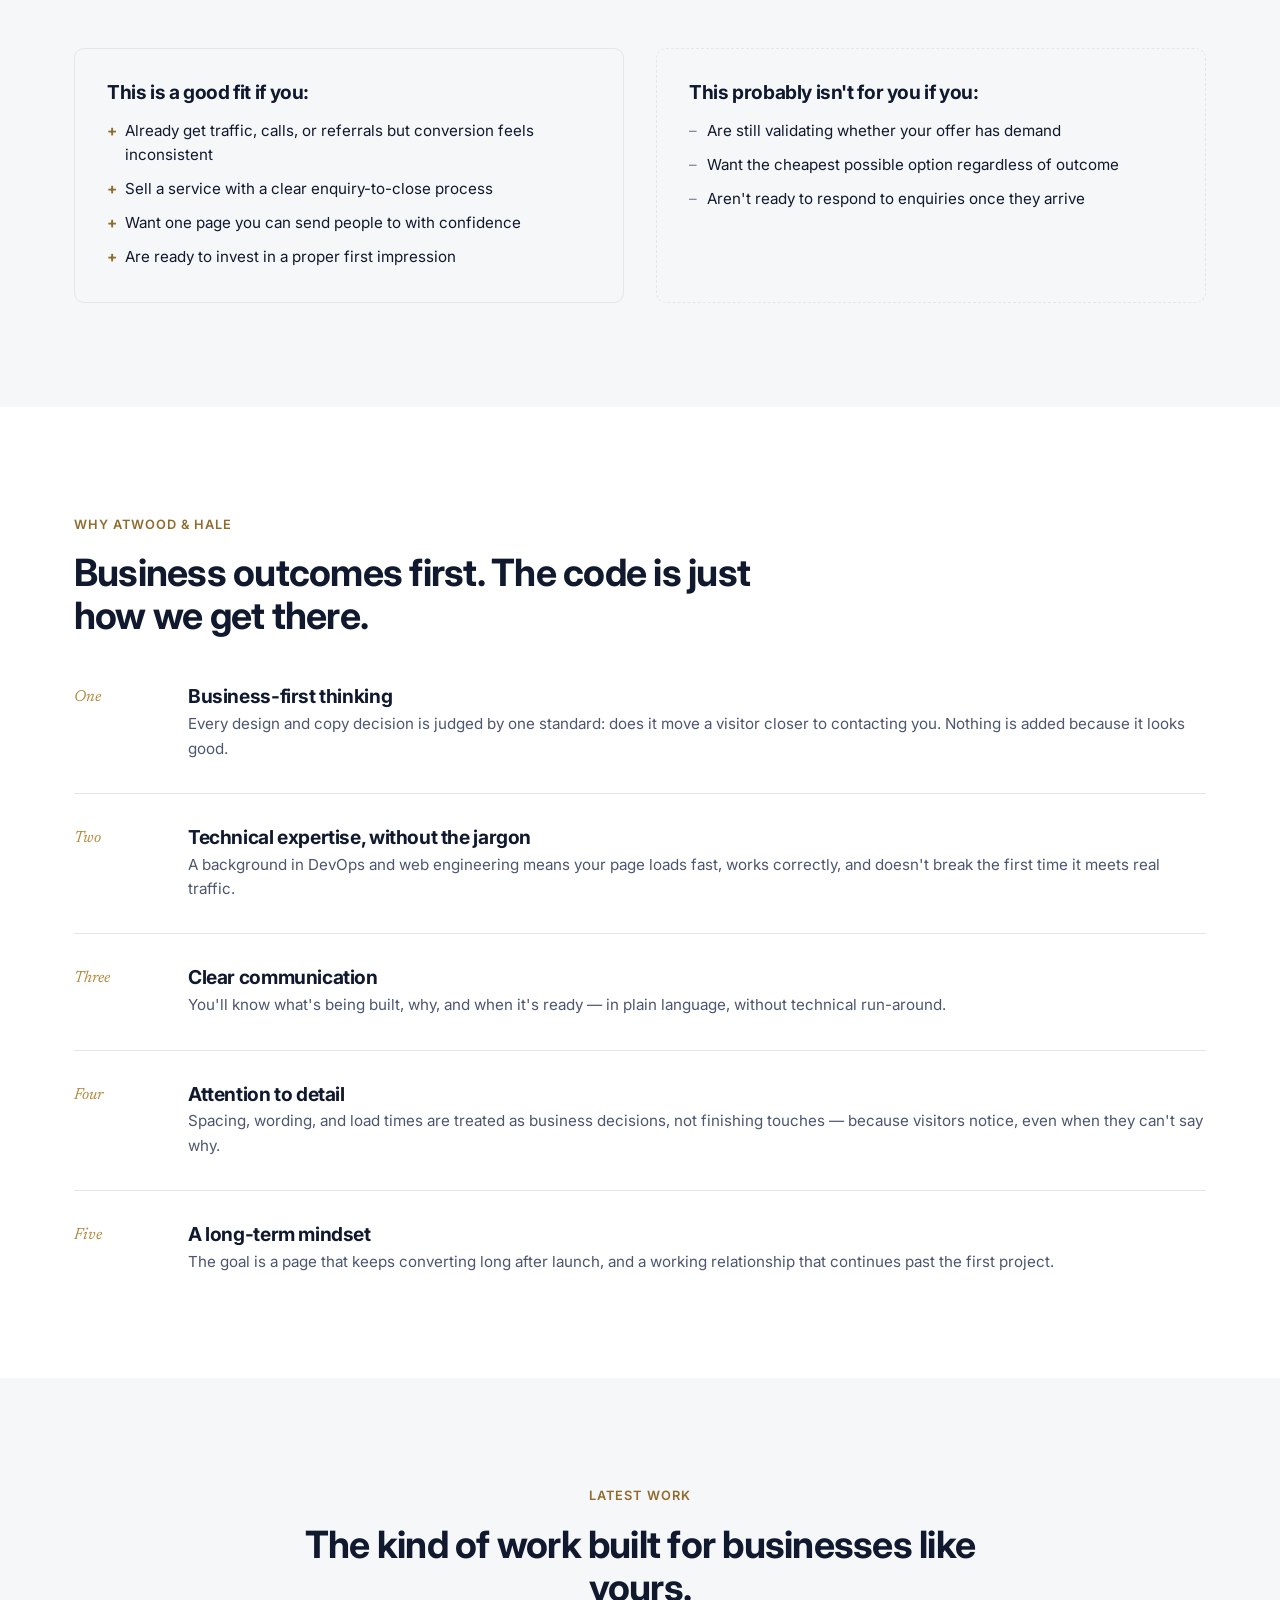
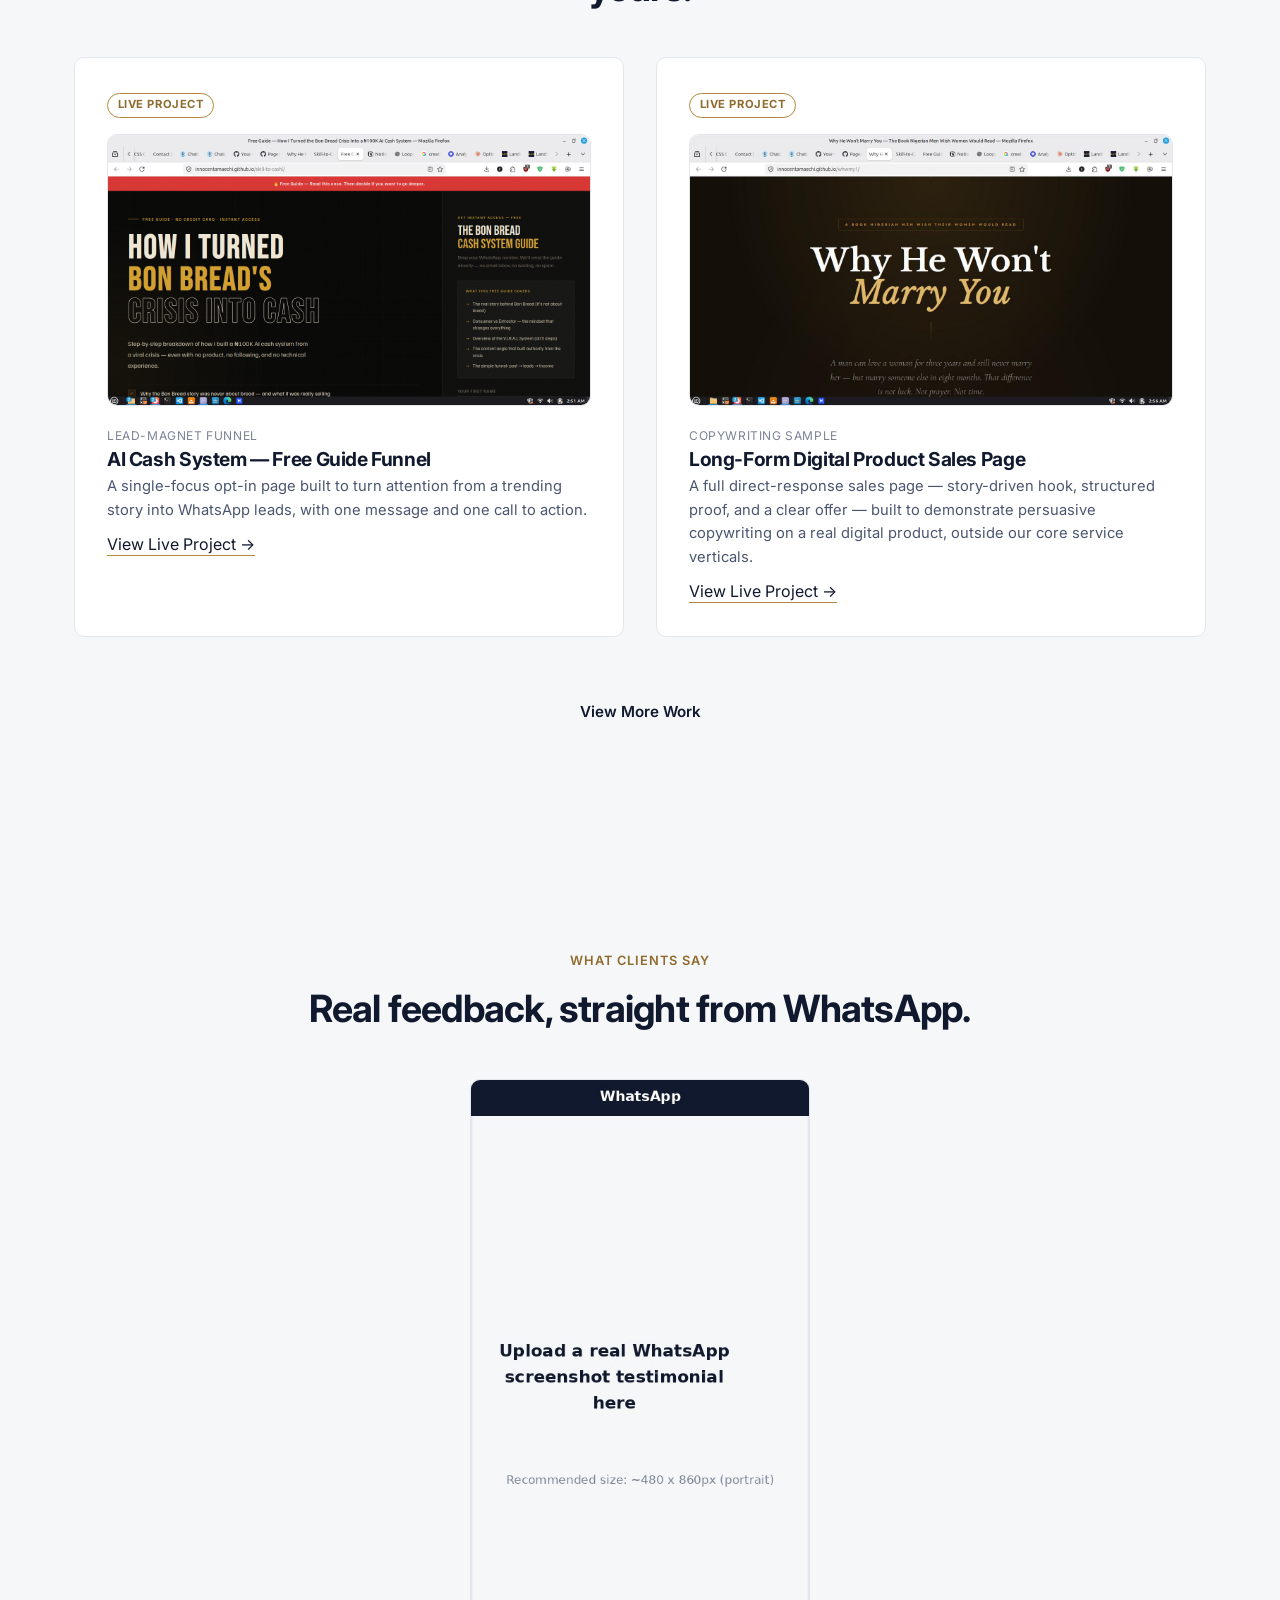
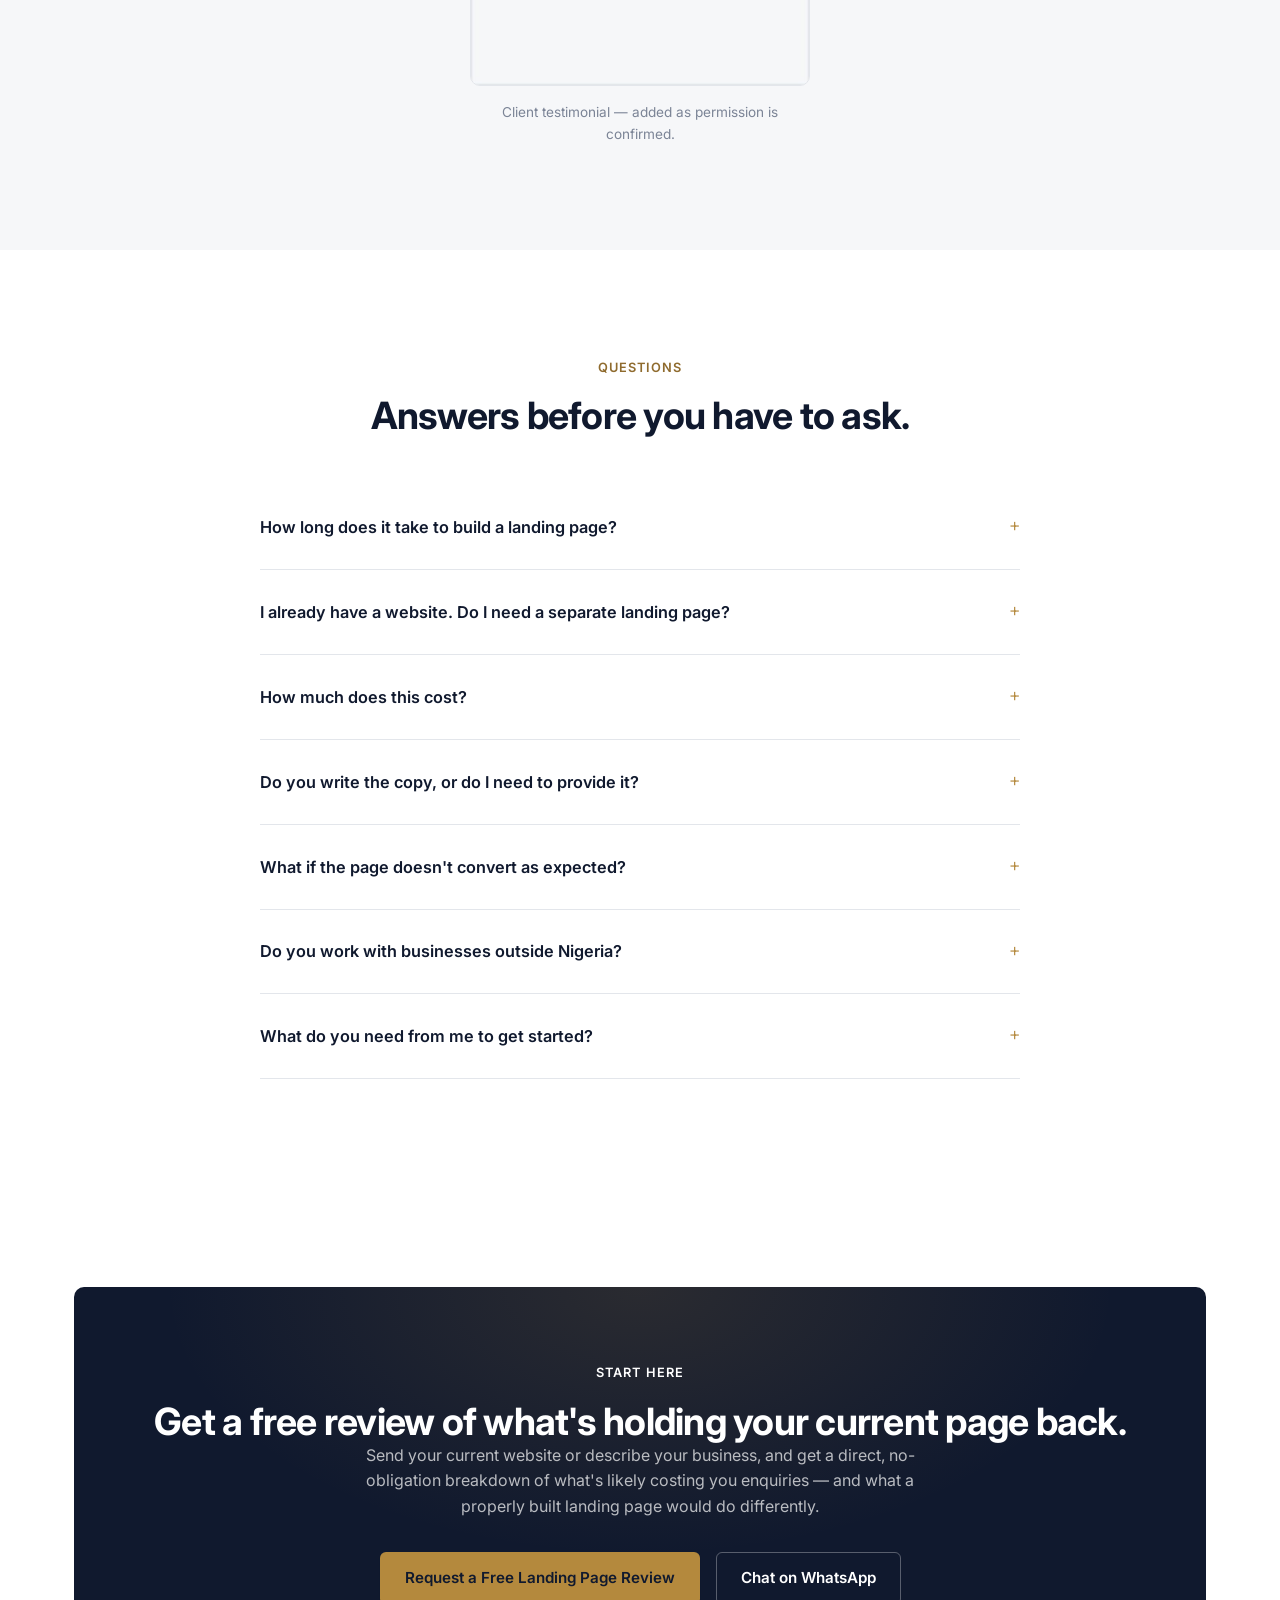
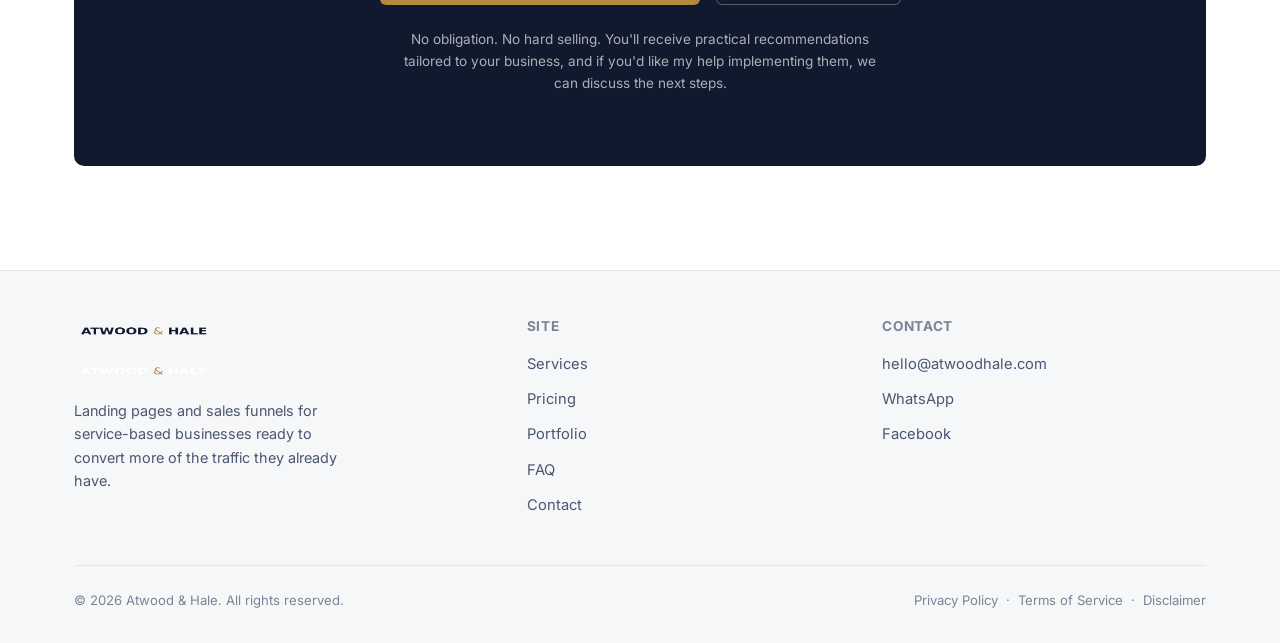
==== commit 3bc0b5bd: "Added a small friction softners and updated the ./index.html to the live url" ====
--- a/index.html
+++ b/index.html
@@ -80,7 +80,7 @@
   <!-- ============================ HEADER ============================ -->
   <header class="site-header">
     <div class="container nav">
-      <a href="./index.html" class="nav__brand" aria-label="Atwood & Hale — Home">
+      <a href="https://www.atwoodhale.com" class="nav__brand" aria-label="Atwood & Hale — Home">
         <img class="logo-light" src="./logo.png" alt="Atwood & Hale" width="150" height="38">
         <img class="logo-dark" src="./logo-light.png" alt="Atwood & Hale" width="150" height="38">
       </a>
@@ -480,6 +480,7 @@
             <a href="./contact.html" class="btn btn--primary">Request a Free Landing Page Review</a>
             <a href="https://wa.me/2349065013451?text=Hi%20Atwood%20%26%20Hale%2C%20I%27d%20like%20to%20talk%20about%20a%20landing%20page%20for%20my%20business." class="btn btn--secondary" target="_blank" rel="noopener">Chat on WhatsApp</a>
           </div>
+          <p style="font-size:0.85rem; color:color-mix(in srgb, var(--color-bg) 65%, transparent); margin-top:var(--space-3);">No obligation. No hard selling. You'll receive practical recommendations tailored to your business, and if you'd like my help implementing them, we can discuss the next steps.</p>
         </div>
       </div>
     </section>
